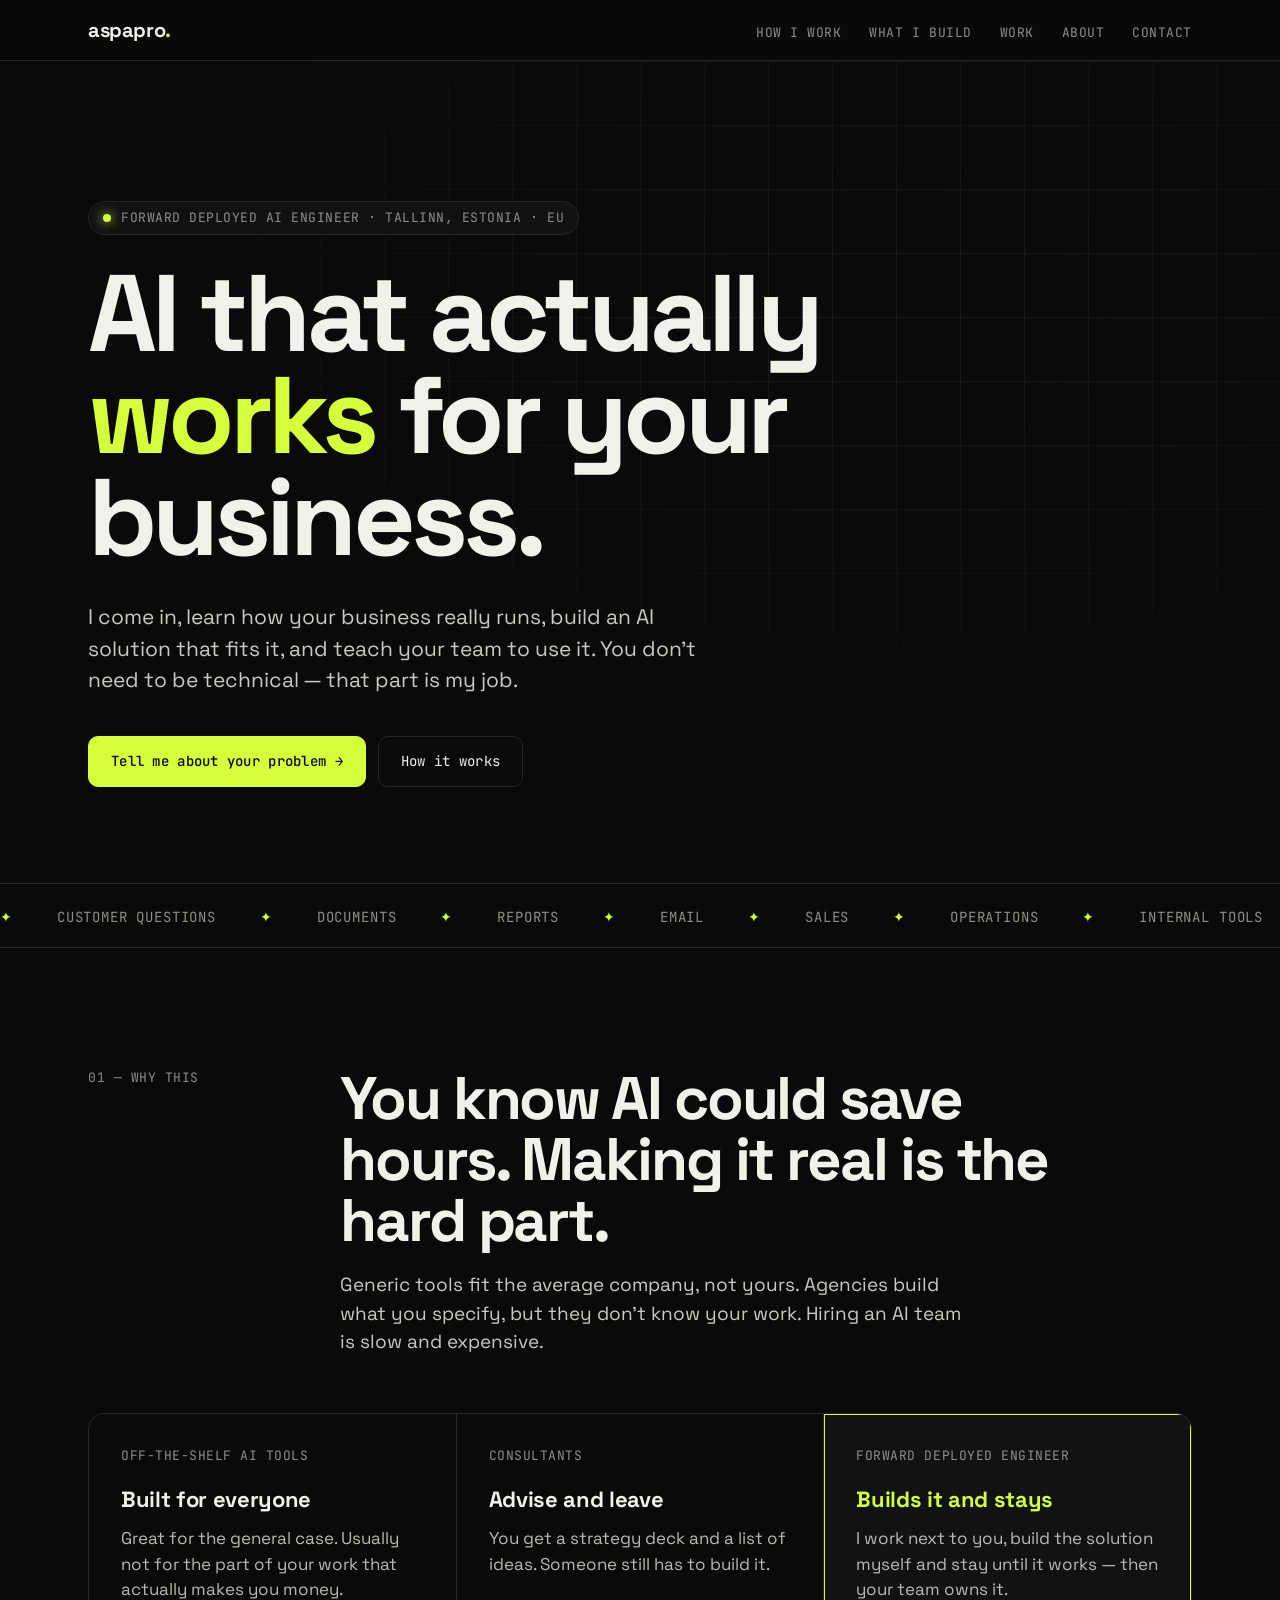
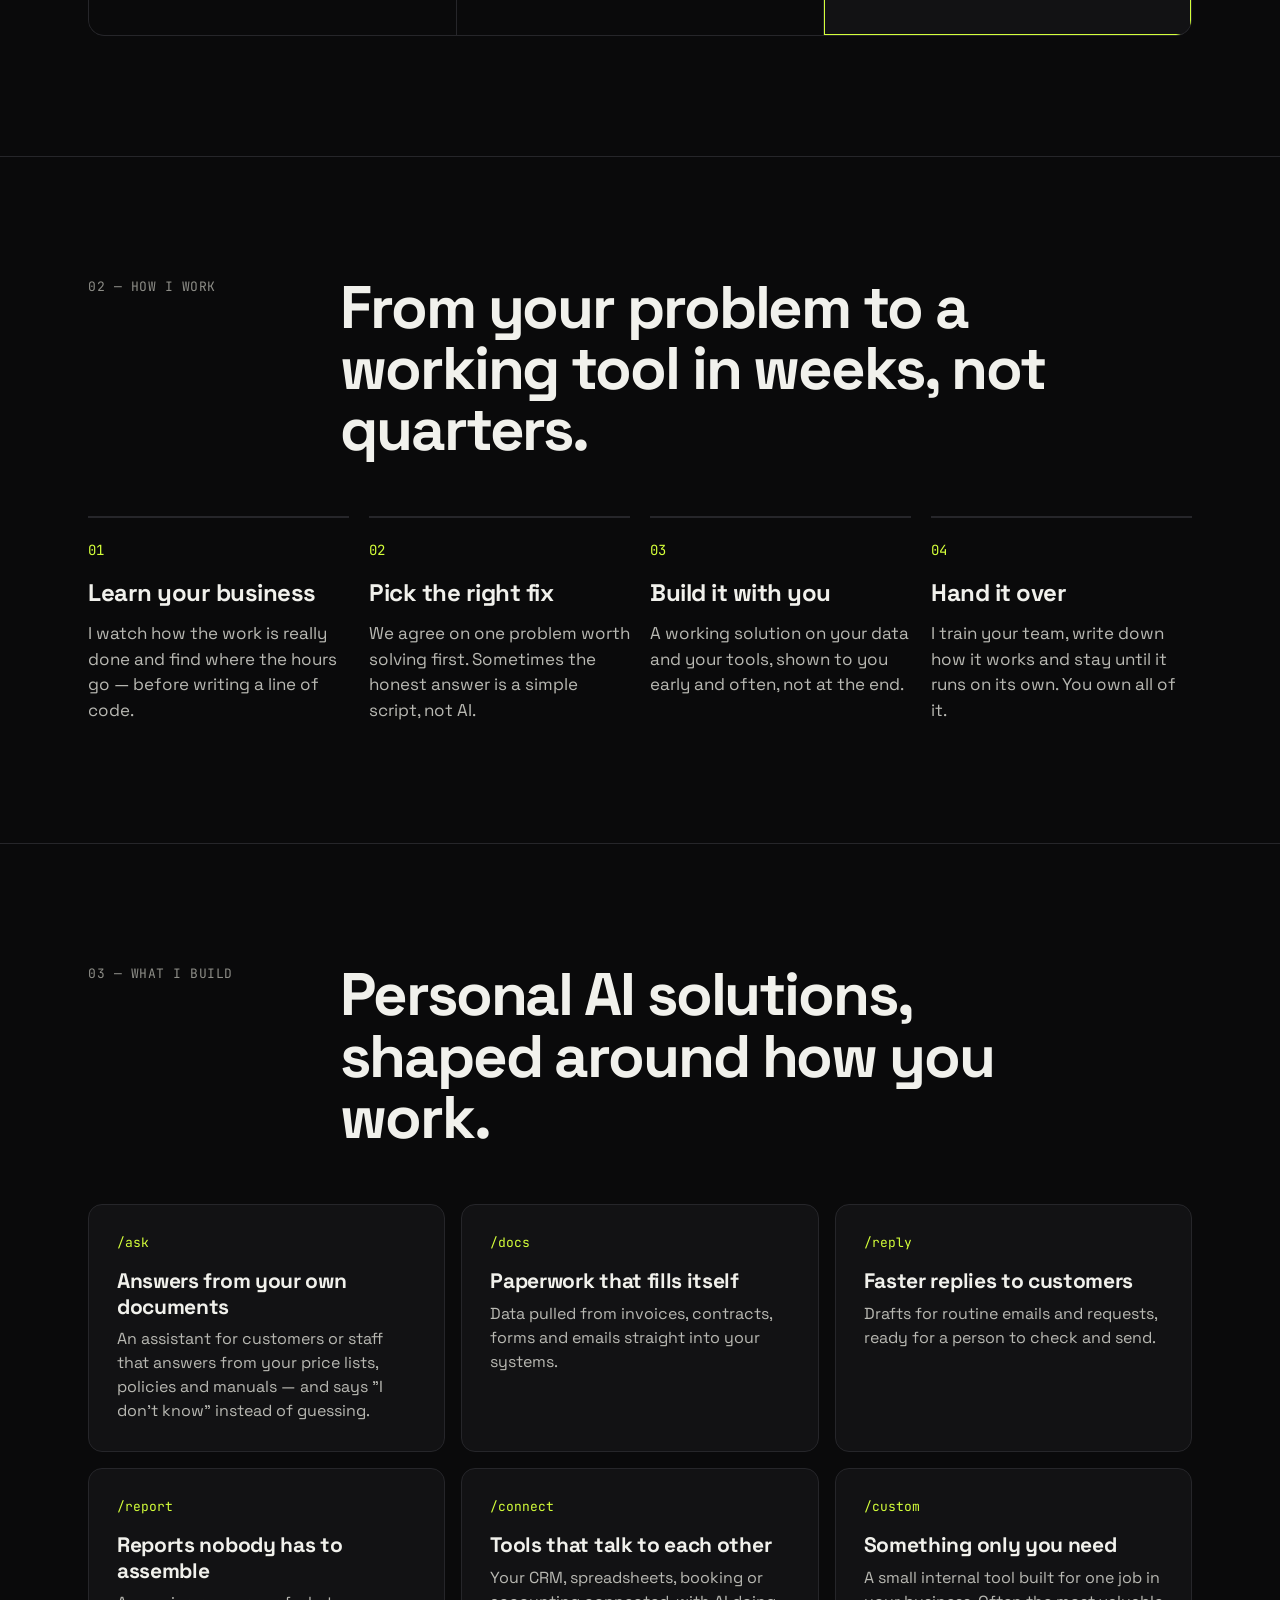
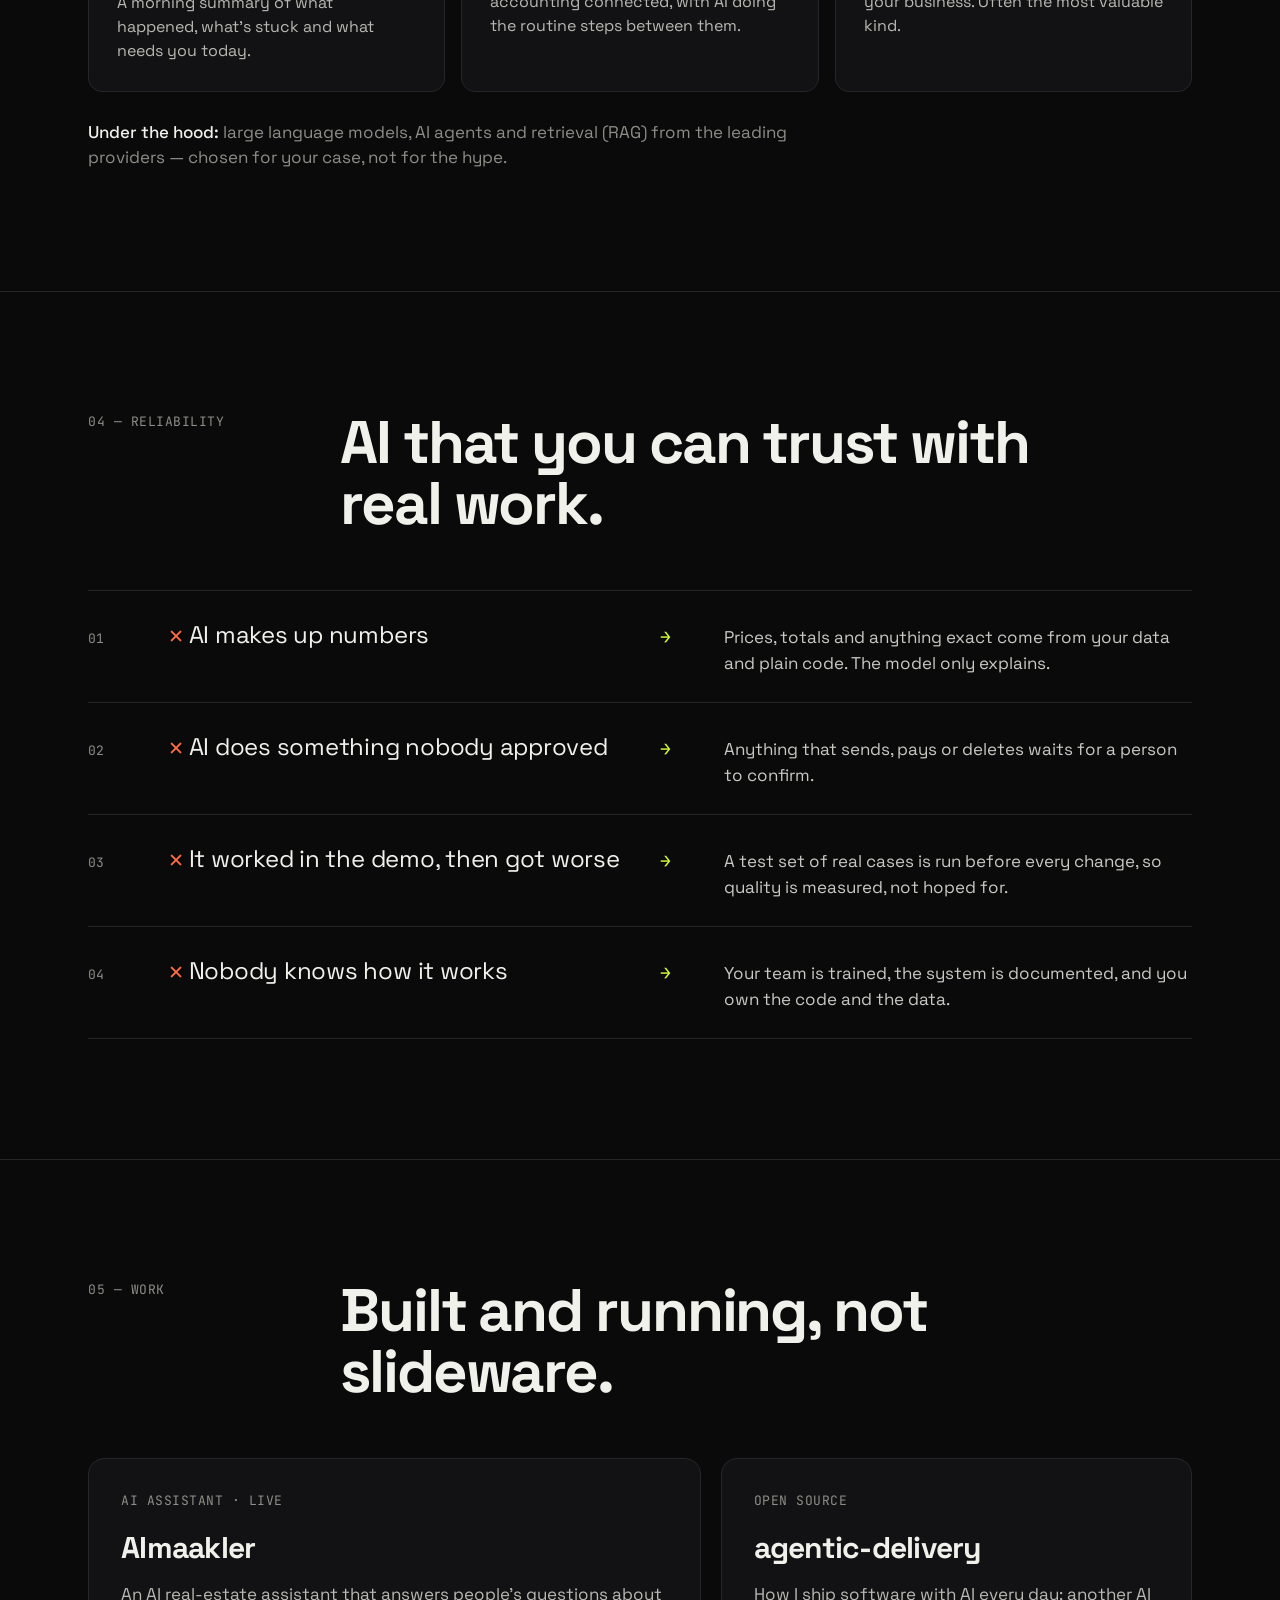
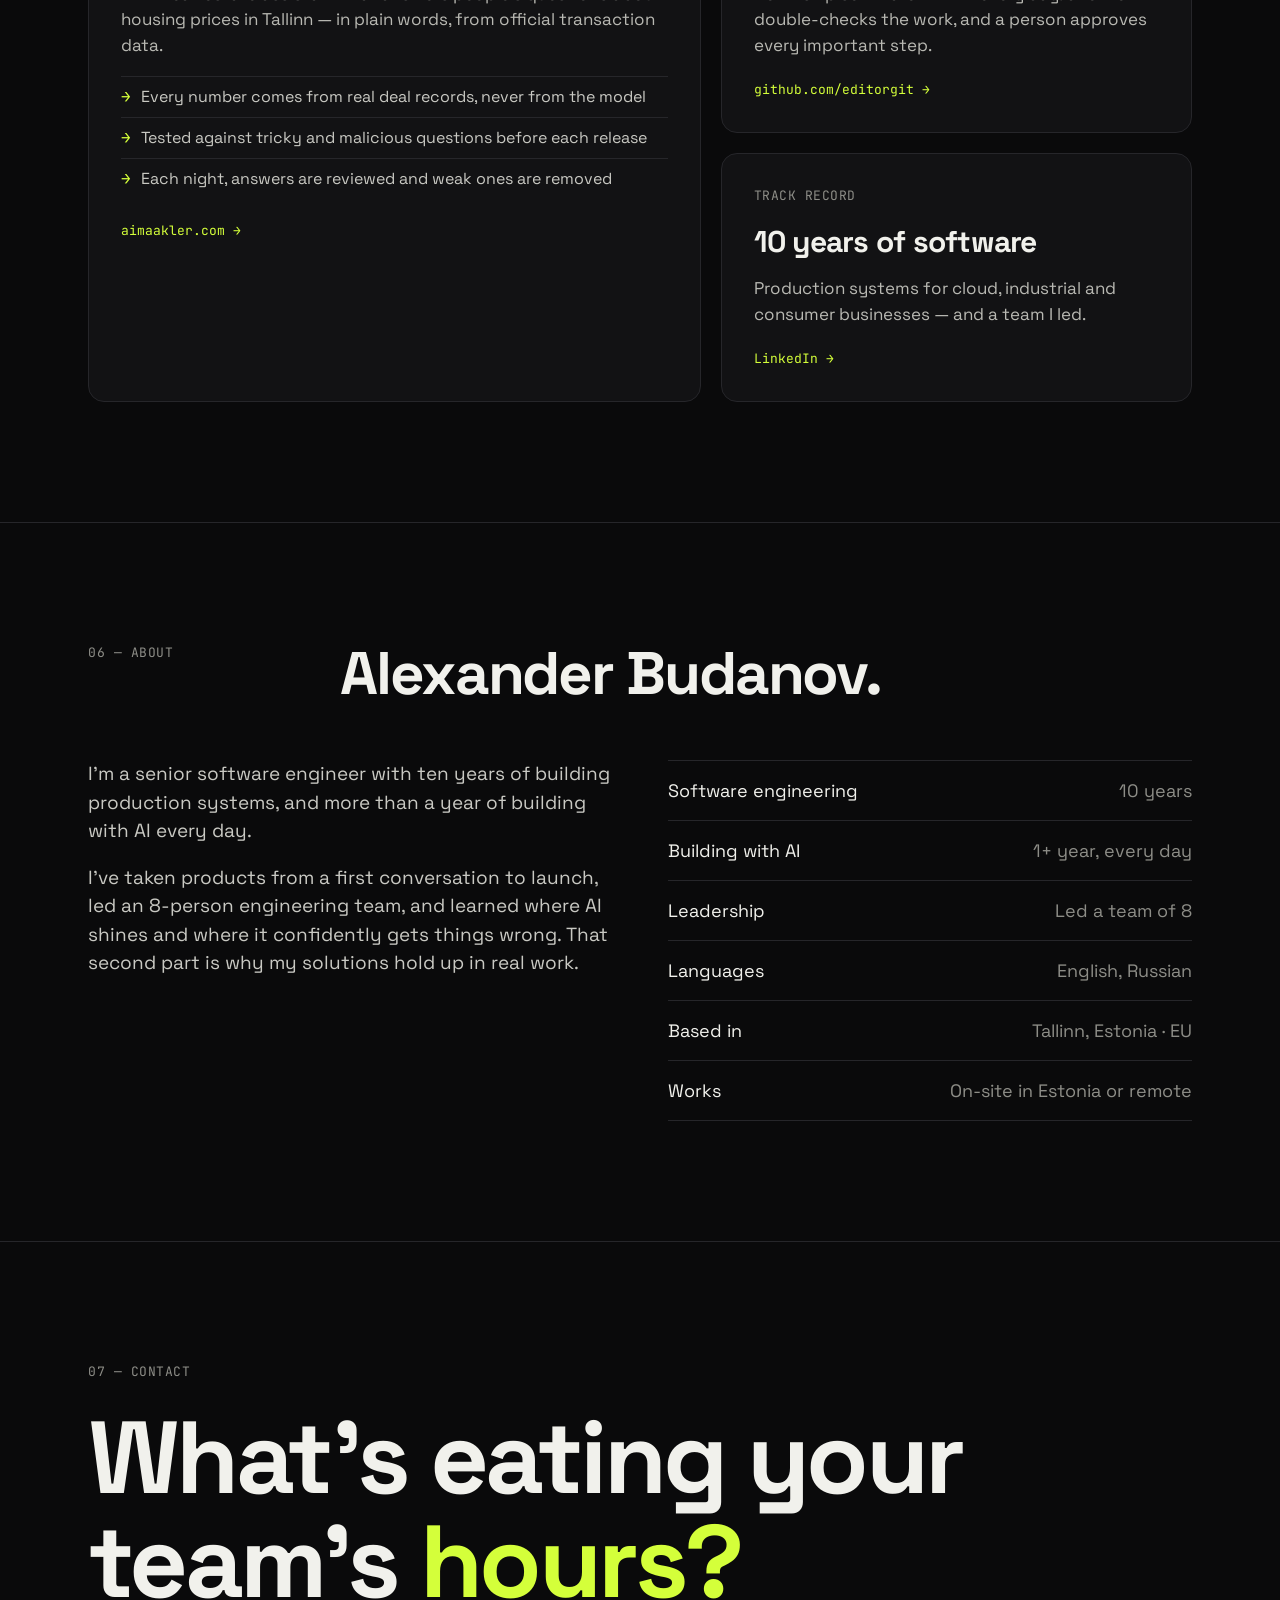
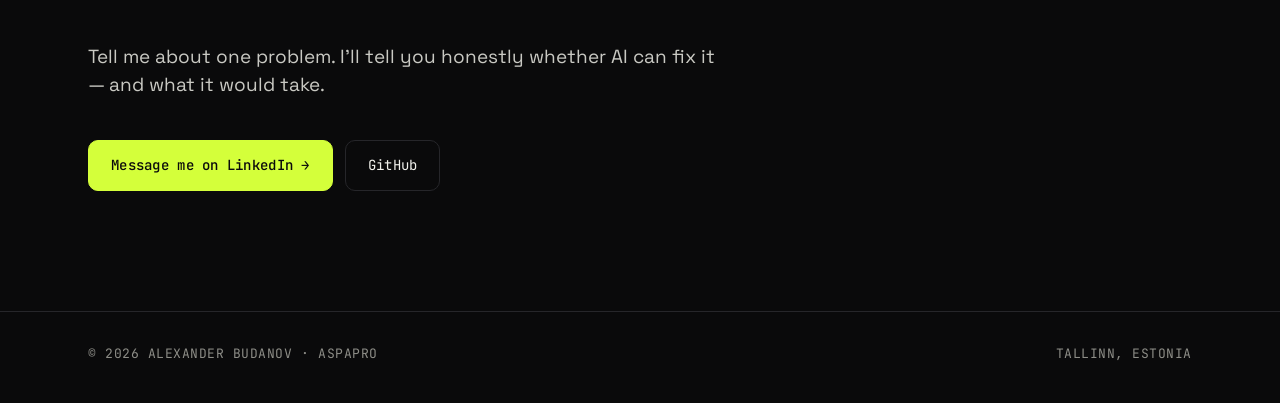
==== index.html @ 742bff73 "Initial site" ====
<!doctype html>
<html lang="en">
<head>
<meta charset="utf-8">
<meta name="viewport" content="width=device-width, initial-scale=1">
<title>Alexander Budanov — AI for your business</title>
<meta name="description" content="Forward deployed AI engineer in Tallinn, Estonia. I learn how your business runs, build an AI solution that fits it, and teach your team to use it.">
<meta property="og:title" content="Alexander Budanov — AI for your business">
<meta property="og:description" content="AI that works for your business — built with you, handed over to your team. Tallinn, Estonia · EU.">
<meta property="og:url" content="https://aspapro.com/">
<meta name="theme-color" content="#0a0a0b">
<link rel="icon" href="data:image/svg+xml,%3Csvg xmlns='http://www.w3.org/2000/svg' viewBox='0 0 32 32'%3E%3Crect width='32' height='32' rx='6' fill='%230a0a0b'/%3E%3Cpath d='M8 23 15 9h2l7 14h-3.2l-1.5-3.2h-6.6L11.2 23Z' fill='%23d4ff3a'/%3E%3C/svg%3E">
<link rel="preconnect" href="https://fonts.googleapis.com">
<link rel="preconnect" href="https://fonts.gstatic.com" crossorigin>
<link href="https://fonts.googleapis.com/css2?family=Space+Grotesk:wght@400;500;700&family=JetBrains+Mono:wght@400;500&display=swap" rel="stylesheet">
<style>
  :root {
    --bg: #0a0a0b;
    --bg-2: #121214;
    --line: #26262a;
    --text: #f1f1ec;
    --soft: #c9c9c3;
    --muted: #8d8d87;
    --accent: #d4ff3a;
    --accent-ink: #0a0a0b;
    --warn: #ff6b4a;
    --display: "Space Grotesk", system-ui, sans-serif;
    --mono: "JetBrains Mono", ui-monospace, monospace;
    --gutter: clamp(16px, 4vw, 48px);
    --max: 1200px;
  }
  * { box-sizing: border-box; margin: 0; padding: 0; }
  html { scroll-behavior: smooth; }
  body {
    background: var(--bg); color: var(--text);
    font-family: var(--display); font-size: 18px; line-height: 1.5;
    -webkit-font-smoothing: antialiased; overflow-x: hidden;
  }
  a { color: inherit; }
  ::selection { background: var(--accent); color: var(--accent-ink); }
  .wrap { max-width: var(--max); margin: 0 auto; padding: 0 var(--gutter); }
  .mono { font-family: var(--mono); font-size: 13px; letter-spacing: .04em; text-transform: uppercase; color: var(--muted); }
  .accent { color: var(--accent); }

  nav {
    position: sticky; top: 0; z-index: 10;
    background: color-mix(in srgb, var(--bg) 82%, transparent);
    backdrop-filter: blur(10px); border-bottom: 1px solid var(--line);
  }
  nav .wrap { display: flex; align-items: center; justify-content: space-between; height: 60px; }
  .logo { font-weight: 700; font-size: 20px; letter-spacing: -.02em; text-decoration: none; }
  .logo span { color: var(--accent); }
  nav ul { display: flex; gap: 28px; list-style: none; }
  nav ul a { text-decoration: none; font-family: var(--mono); font-size: 13px; text-transform: uppercase; letter-spacing: .04em; color: var(--muted); }
  nav ul a:hover { color: var(--text); }

  .hero { position: relative; padding: clamp(64px, 12vw, 140px) 0 clamp(56px, 8vw, 96px); border-bottom: 1px solid var(--line); overflow: hidden; }
  .hero::before {
    content: ""; position: absolute; inset: 0; pointer-events: none;
    background-image: linear-gradient(var(--line) 1px, transparent 1px), linear-gradient(90deg, var(--line) 1px, transparent 1px);
    background-size: 64px 64px;
    mask-image: radial-gradient(ellipse 80% 70% at 70% 30%, #000 10%, transparent 75%);
    opacity: .55;
  }
  .hero .wrap { position: relative; }
  .status { display: inline-flex; align-items: center; gap: 10px; border: 1px solid var(--line); border-radius: 999px; padding: 6px 14px; background: var(--bg-2); }
  .status i { width: 8px; height: 8px; border-radius: 50%; background: var(--accent); box-shadow: 0 0 12px var(--accent); animation: pulse 2s infinite; flex: none; }
  @keyframes pulse { 50% { opacity: .35; } }
  h1 { margin-top: 28px; font-size: clamp(44px, 8.5vw, 116px); line-height: .94; letter-spacing: -.045em; font-weight: 700; max-width: 13ch; }
  h1 em { font-style: normal; color: var(--accent); }
  .lede { margin-top: 32px; max-width: 640px; font-size: clamp(18px, 2vw, 21px); color: var(--soft); }
  .cta { margin-top: 40px; display: flex; flex-wrap: wrap; gap: 12px; }
  .btn {
    display: inline-flex; align-items: center; gap: 10px; padding: 14px 22px; border-radius: 10px;
    border: 1px solid var(--line); font-family: var(--mono); font-size: 14px; text-decoration: none; letter-spacing: .02em;
    transition: transform .15s, background .15s, border-color .15s;
  }
  .btn:hover { transform: translateY(-2px); border-color: var(--text); }
  .btn.primary { background: var(--accent); color: var(--accent-ink); border-color: var(--accent); font-weight: 500; }
  .btn.primary:hover { background: #e6ff7a; }

  .marquee { border-bottom: 1px solid var(--line); overflow: hidden; white-space: nowrap; padding: 18px 0; }
  .marquee div { display: inline-block; animation: slide 45s linear infinite; }
  .marquee span { font-family: var(--mono); font-size: 14px; color: var(--muted); margin-right: 44px; text-transform: uppercase; letter-spacing: .06em; }
  .marquee span::before { content: "✦"; color: var(--accent); margin-right: 44px; }
  @keyframes slide { to { transform: translateX(-50%); } }

  section { padding: clamp(64px, 10vw, 120px) 0; border-bottom: 1px solid var(--line); }
  .head { display: grid; grid-template-columns: 220px 1fr; gap: 32px; margin-bottom: 56px; align-items: start; }
  h2 { font-size: clamp(32px, 5vw, 60px); line-height: 1.02; letter-spacing: -.035em; font-weight: 700; max-width: 19ch; }
  .sub { margin-top: 20px; color: var(--soft); font-size: 19px; max-width: 640px; }

  /* problem */
  .contrast { display: grid; grid-template-columns: repeat(3, 1fr); gap: 1px; background: var(--line); border: 1px solid var(--line); border-radius: 16px; overflow: hidden; }
  .contrast > div { background: var(--bg); padding: 32px; }
  .contrast h3 { font-size: 22px; letter-spacing: -.015em; margin: 18px 0 10px; }
  .contrast p { color: #b9b9b3; font-size: 17px; }
  .contrast .me { background: var(--bg-2); box-shadow: inset 0 0 0 1px var(--accent); }
  .contrast .me h3 { color: var(--accent); }

  /* process */
  .steps { display: grid; grid-template-columns: repeat(4, 1fr); gap: 20px; counter-reset: s; }
  .step-card { border-top: 2px solid var(--line); padding-top: 22px; transition: border-color .2s; }
  .step-card:hover { border-color: var(--accent); }
  .step-card .num { font-family: var(--mono); color: var(--accent); font-size: 14px; }
  .step-card h3 { font-size: 24px; letter-spacing: -.02em; margin: 14px 0 10px; }
  .step-card p { color: #b9b9b3; font-size: 17px; }

  /* examples */
  .tiles { display: grid; grid-template-columns: repeat(3, 1fr); gap: 16px; }
  .tile { border: 1px solid var(--line); border-radius: 14px; padding: 28px; background: var(--bg-2); transition: border-color .2s, transform .2s; }
  .tile:hover { border-color: var(--accent); transform: translateY(-3px); }
  .tile .ico { font-family: var(--mono); font-size: 13px; color: var(--accent); }
  .tile h3 { font-size: 21px; letter-spacing: -.015em; margin: 16px 0 8px; line-height: 1.2; }
  .tile p { color: #b9b9b3; font-size: 16px; }
  .note { margin-top: 28px; color: var(--muted); font-size: 17px; max-width: 760px; }
  .note b { color: var(--text); font-weight: 500; }

  /* promises */
  .fails { border-top: 1px solid var(--line); }
  .fail { display: grid; grid-template-columns: 56px 1fr 40px 1fr; gap: 24px; align-items: baseline; padding: 26px 0; border-bottom: 1px solid var(--line); }
  .fail .n { font-family: var(--mono); font-size: 13px; color: var(--muted); }
  .fail .bad { font-size: clamp(19px, 2.2vw, 24px); letter-spacing: -.01em; }
  .fail .bad::before { content: "✕ "; color: var(--warn); font-size: .8em; }
  .fail .arrow { font-family: var(--mono); color: var(--accent); }
  .fail .good { color: var(--soft); font-size: 17px; }

  /* proof */
  .proof { display: grid; grid-template-columns: 1.3fr 1fr; gap: 20px; }
  .proj { display: block; text-decoration: none; border: 1px solid var(--line); border-radius: 16px; padding: 32px; background: var(--bg-2); transition: border-color .2s, transform .2s; }
  .proj:hover { border-color: var(--accent); transform: translateY(-3px); }
  .proj.big { grid-row: span 2; }
  .proj h3 { font-size: 30px; letter-spacing: -.025em; margin: 14px 0 12px; }
  .proj p { color: #b9b9b3; font-size: 17px; }
  .proj ul { margin-top: 18px; list-style: none; }
  .proj li { color: var(--soft); font-size: 16px; padding: 8px 0; border-top: 1px solid var(--line); }
  .proj li::before { content: "→ "; color: var(--accent); font-family: var(--mono); }
  .proj .go { margin-top: 22px; font-family: var(--mono); font-size: 13px; color: var(--accent); }

  /* about */
  .about { display: grid; grid-template-columns: 1fr 1fr; gap: 56px; }
  .about p { color: var(--soft); font-size: 19px; }
  .about p + p { margin-top: 18px; }
  .facts { list-style: none; border-top: 1px solid var(--line); }
  .facts li { display: flex; justify-content: space-between; gap: 20px; padding: 16px 0; border-bottom: 1px solid var(--line); }
  .facts li span:last-child { color: var(--muted); text-align: right; }

  .contact h2 { font-size: clamp(40px, 8vw, 104px); max-width: 14ch; margin-top: 24px; }
  .contact .sub { margin-top: 28px; }
  .contact .cta { margin-top: 40px; }

  footer { padding: 32px 0 40px; }
  footer .wrap { display: flex; justify-content: space-between; gap: 16px; flex-wrap: wrap; }

  @media (max-width: 900px) {
    nav ul { display: none; }
    .head { grid-template-columns: 1fr; gap: 14px; margin-bottom: 40px; }
    .contrast, .tiles, .proof, .about { grid-template-columns: 1fr; }
    .steps { grid-template-columns: 1fr 1fr; gap: 28px 20px; }
    .fail { grid-template-columns: 1fr; gap: 6px; }
    .fail .arrow { display: none; }
    .fail .good::before { content: "→ "; color: var(--accent); font-family: var(--mono); }
    .proj.big { grid-row: auto; }
    .about { gap: 36px; }
  }
  @media (max-width: 520px) { .steps { grid-template-columns: 1fr; } }
  @media (prefers-reduced-motion: reduce) {
    .marquee div, .status i { animation: none; }
    html { scroll-behavior: auto; }
  }
</style>
</head>
<body>

<nav>
  <div class="wrap">
    <a class="logo" href="#top">aspapro<span>.</span></a>
    <ul>
      <li><a href="#how">How I work</a></li>
      <li><a href="#what">What I build</a></li>
      <li><a href="#work">Work</a></li>
      <li><a href="#about">About</a></li>
      <li><a href="#contact">Contact</a></li>
    </ul>
  </div>
</nav>

<header class="hero" id="top">
  <div class="wrap">
    <div class="status mono"><i></i>Forward deployed AI engineer · Tallinn, Estonia · EU</div>
    <h1>AI that actually <em>works</em> for your business.</h1>
    <p class="lede">I come in, learn how your business really runs, build an AI solution that fits it, and teach your team to use it. You don't need to be technical — that part is my job.</p>
    <div class="cta">
      <a class="btn primary" href="#contact">Tell me about your problem →</a>
      <a class="btn" href="#how">How it works</a>
    </div>
  </div>
</header>

<div class="marquee" aria-hidden="true">
  <div>
    <span>Customer questions</span><span>Documents</span><span>Reports</span><span>Email</span><span>Sales</span><span>Operations</span><span>Internal tools</span><span>Paperwork</span>
    <span>Customer questions</span><span>Documents</span><span>Reports</span><span>Email</span><span>Sales</span><span>Operations</span><span>Internal tools</span><span>Paperwork</span>
  </div>
</div>

<section id="why">
  <div class="wrap">
    <div class="head">
      <div class="mono">01 — Why this</div>
      <div>
        <h2>You know AI could save hours. Making it real is the hard part.</h2>
        <p class="sub">Generic tools fit the average company, not yours. Agencies build what you specify, but they don't know your work. Hiring an AI team is slow and expensive.</p>
      </div>
    </div>
    <div class="contrast">
      <div>
        <div class="mono">Off-the-shelf AI tools</div>
        <h3>Built for everyone</h3>
        <p>Great for the general case. Usually not for the part of your work that actually makes you money.</p>
      </div>
      <div>
        <div class="mono">Consultants</div>
        <h3>Advise and leave</h3>
        <p>You get a strategy deck and a list of ideas. Someone still has to build it.</p>
      </div>
      <div class="me">
        <div class="mono">Forward deployed engineer</div>
        <h3>Builds it and stays</h3>
        <p>I work next to you, build the solution myself and stay until it works — then your team owns it.</p>
      </div>
    </div>
  </div>
</section>

<section id="how">
  <div class="wrap">
    <div class="head">
      <div class="mono">02 — How I work</div>
      <h2>From your problem to a working tool in weeks, not quarters.</h2>
    </div>
    <div class="steps">
      <div class="step-card">
        <div class="num">01</div>
        <h3>Learn your business</h3>
        <p>I watch how the work is really done and find where the hours go — before writing a line of code.</p>
      </div>
      <div class="step-card">
        <div class="num">02</div>
        <h3>Pick the right fix</h3>
        <p>We agree on one problem worth solving first. Sometimes the honest answer is a simple script, not AI.</p>
      </div>
      <div class="step-card">
        <div class="num">03</div>
        <h3>Build it with you</h3>
        <p>A working solution on your data and your tools, shown to you early and often, not at the end.</p>
      </div>
      <div class="step-card">
        <div class="num">04</div>
        <h3>Hand it over</h3>
        <p>I train your team, write down how it works and stay until it runs on its own. You own all of it.</p>
      </div>
    </div>
  </div>
</section>

<section id="what">
  <div class="wrap">
    <div class="head">
      <div class="mono">03 — What I build</div>
      <h2>Personal AI solutions, shaped around how you work.</h2>
    </div>
    <div class="tiles">
      <div class="tile"><div class="ico">/ask</div><h3>Answers from your own documents</h3><p>An assistant for customers or staff that answers from your price lists, policies and manuals — and says "I don't know" instead of guessing.</p></div>
      <div class="tile"><div class="ico">/docs</div><h3>Paperwork that fills itself</h3><p>Data pulled from invoices, contracts, forms and emails straight into your systems.</p></div>
      <div class="tile"><div class="ico">/reply</div><h3>Faster replies to customers</h3><p>Drafts for routine emails and requests, ready for a person to check and send.</p></div>
      <div class="tile"><div class="ico">/report</div><h3>Reports nobody has to assemble</h3><p>A morning summary of what happened, what's stuck and what needs you today.</p></div>
      <div class="tile"><div class="ico">/connect</div><h3>Tools that talk to each other</h3><p>Your CRM, spreadsheets, booking or accounting connected, with AI doing the routine steps between them.</p></div>
      <div class="tile"><div class="ico">/custom</div><h3>Something only you need</h3><p>A small internal tool built for one job in your business. Often the most valuable kind.</p></div>
    </div>
    <p class="note"><b>Under the hood:</b> large language models, AI agents and retrieval (RAG) from the leading providers — chosen for your case, not for the hype.</p>
  </div>
</section>

<section id="trust">
  <div class="wrap">
    <div class="head">
      <div class="mono">04 — Reliability</div>
      <h2>AI that you can trust with real work.</h2>
    </div>
    <div class="fails">
      <div class="fail"><span class="n">01</span><span class="bad">AI makes up numbers</span><span class="arrow">→</span><span class="good">Prices, totals and anything exact come from your data and plain code. The model only explains.</span></div>
      <div class="fail"><span class="n">02</span><span class="bad">AI does something nobody approved</span><span class="arrow">→</span><span class="good">Anything that sends, pays or deletes waits for a person to confirm.</span></div>
      <div class="fail"><span class="n">03</span><span class="bad">It worked in the demo, then got worse</span><span class="arrow">→</span><span class="good">A test set of real cases is run before every change, so quality is measured, not hoped for.</span></div>
      <div class="fail"><span class="n">04</span><span class="bad">Nobody knows how it works</span><span class="arrow">→</span><span class="good">Your team is trained, the system is documented, and you own the code and the data.</span></div>
    </div>
  </div>
</section>

<section id="work">
  <div class="wrap">
    <div class="head">
      <div class="mono">05 — Work</div>
      <h2>Built and running, not slideware.</h2>
    </div>
    <div class="proof">
      <a class="proj big" href="https://aimaakler.com" target="_blank" rel="noopener">
        <div class="mono">AI assistant · live</div>
        <h3>AImaakler</h3>
        <p>An AI real-estate assistant that answers people's questions about housing prices in Tallinn — in plain words, from official transaction data.</p>
        <ul>
          <li>Every number comes from real deal records, never from the model</li>
          <li>Tested against tricky and malicious questions before each release</li>
          <li>Each night, answers are reviewed and weak ones are removed</li>
        </ul>
        <div class="go">aimaakler.com →</div>
      </a>
      <a class="proj" href="https://github.com/editorgit/agentic-delivery" target="_blank" rel="noopener">
        <div class="mono">Open source</div>
        <h3>agentic-delivery</h3>
        <p>How I ship software with AI every day: another AI double-checks the work, and a person approves every important step.</p>
        <div class="go">github.com/editorgit →</div>
      </a>
      <a class="proj" href="https://www.linkedin.com/in/alexanderbudanov" target="_blank" rel="noopener">
        <div class="mono">Track record</div>
        <h3>10 years of software</h3>
        <p>Production systems for cloud, industrial and consumer businesses — and a team I led.</p>
        <div class="go">LinkedIn →</div>
      </a>
    </div>
  </div>
</section>

<section id="about">
  <div class="wrap">
    <div class="head">
      <div class="mono">06 — About</div>
      <h2>Alexander Budanov.</h2>
    </div>
    <div class="about">
      <div>
        <p>I'm a senior software engineer with ten years of building production systems, and more than a year of building with AI every day.</p>
        <p>I've taken products from a first conversation to launch, led an 8-person engineering team, and learned where AI shines and where it confidently gets things wrong. That second part is why my solutions hold up in real work.</p>
      </div>
      <ul class="facts">
        <li><span>Software engineering</span><span>10 years</span></li>
        <li><span>Building with AI</span><span>1+ year, every day</span></li>
        <li><span>Leadership</span><span>Led a team of 8</span></li>
        <li><span>Languages</span><span>English, Russian</span></li>
        <li><span>Based in</span><span>Tallinn, Estonia · EU</span></li>
        <li><span>Works</span><span>On-site in Estonia or remote</span></li>
      </ul>
    </div>
  </div>
</section>

<section id="contact" class="contact">
  <div class="wrap">
    <div class="mono">07 — Contact</div>
    <h2>What's eating your team's <span class="accent">hours?</span></h2>
    <p class="sub">Tell me about one problem. I'll tell you honestly whether AI can fix it — and what it would take.</p>
    <div class="cta">
      <a class="btn primary" href="https://www.linkedin.com/in/alexanderbudanov" target="_blank" rel="noopener">Message me on LinkedIn →</a>
      <a class="btn" href="https://github.com/editorgit" target="_blank" rel="noopener">GitHub</a>
    </div>
  </div>
</section>

<footer>
  <div class="wrap mono">
    <span>© 2026 Alexander Budanov · aspapro</span>
    <span>Tallinn, Estonia</span>
  </div>
</footer>

</body>
</html>
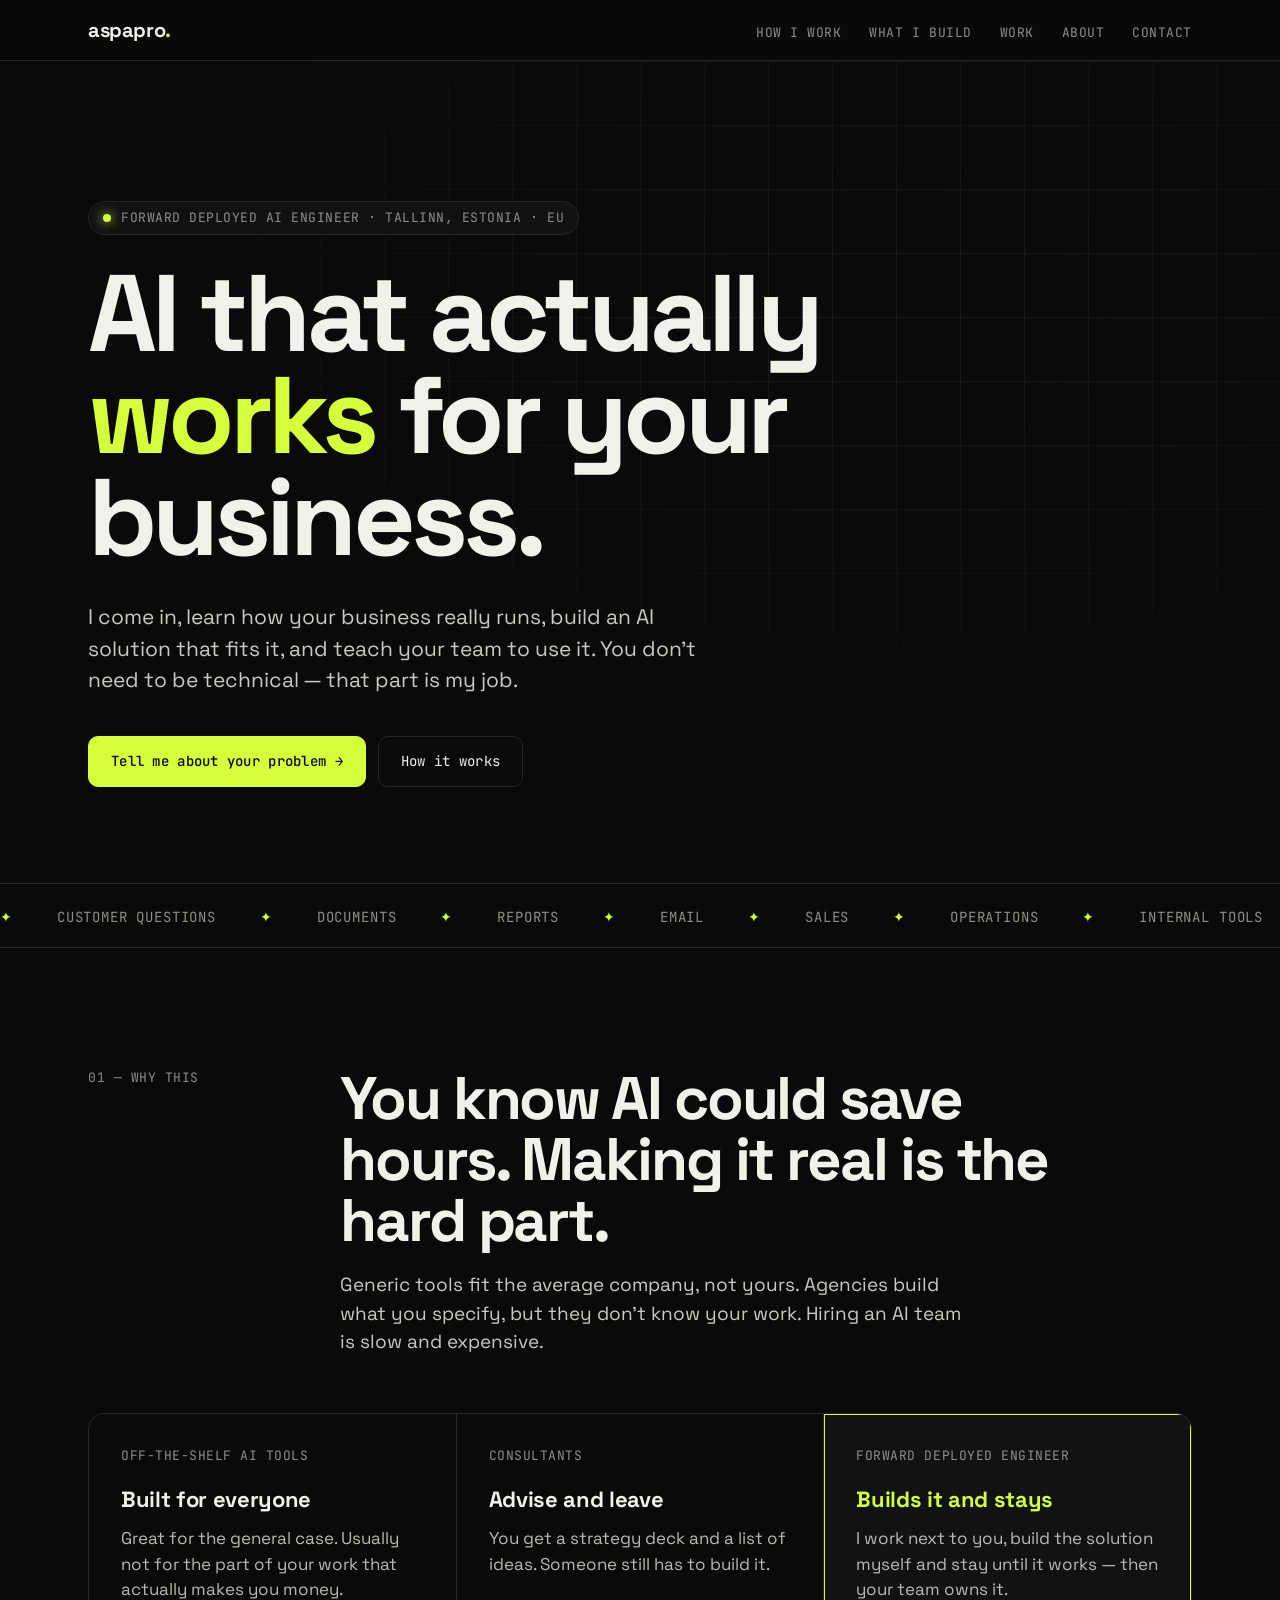
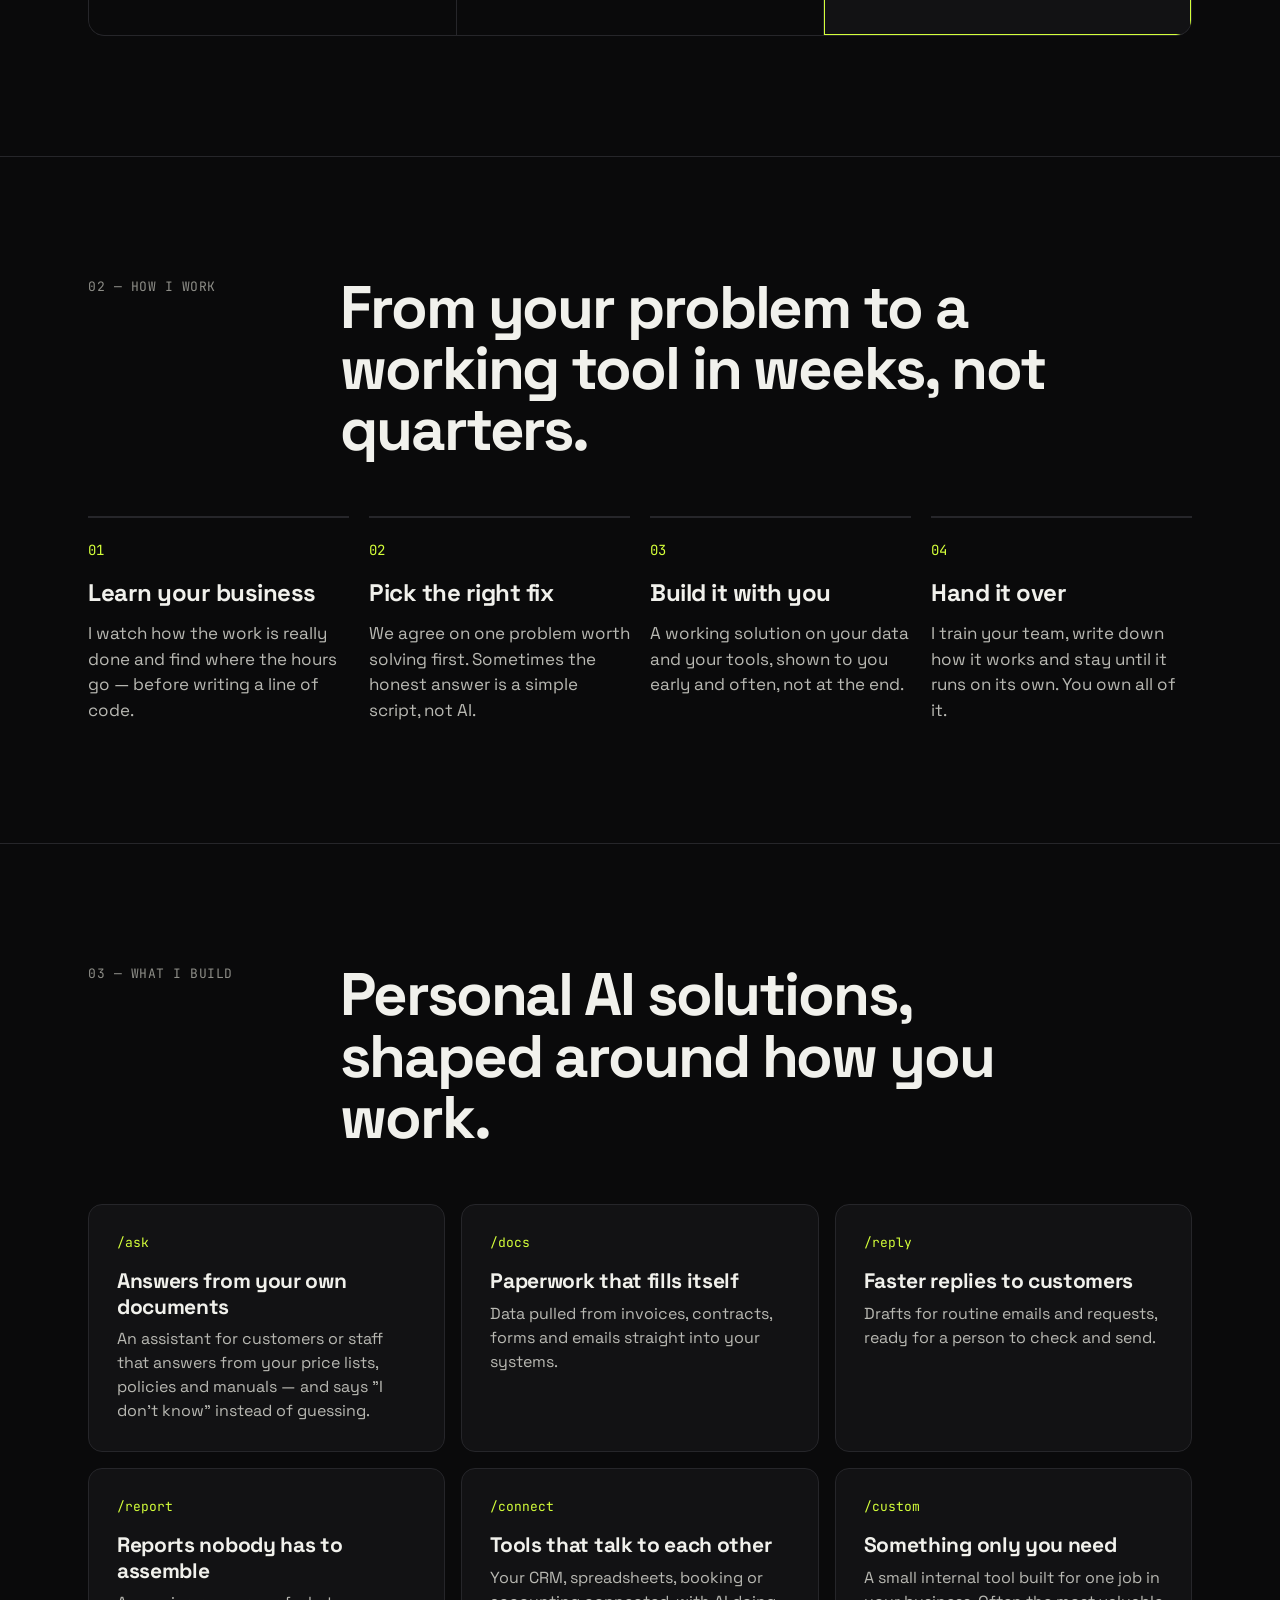
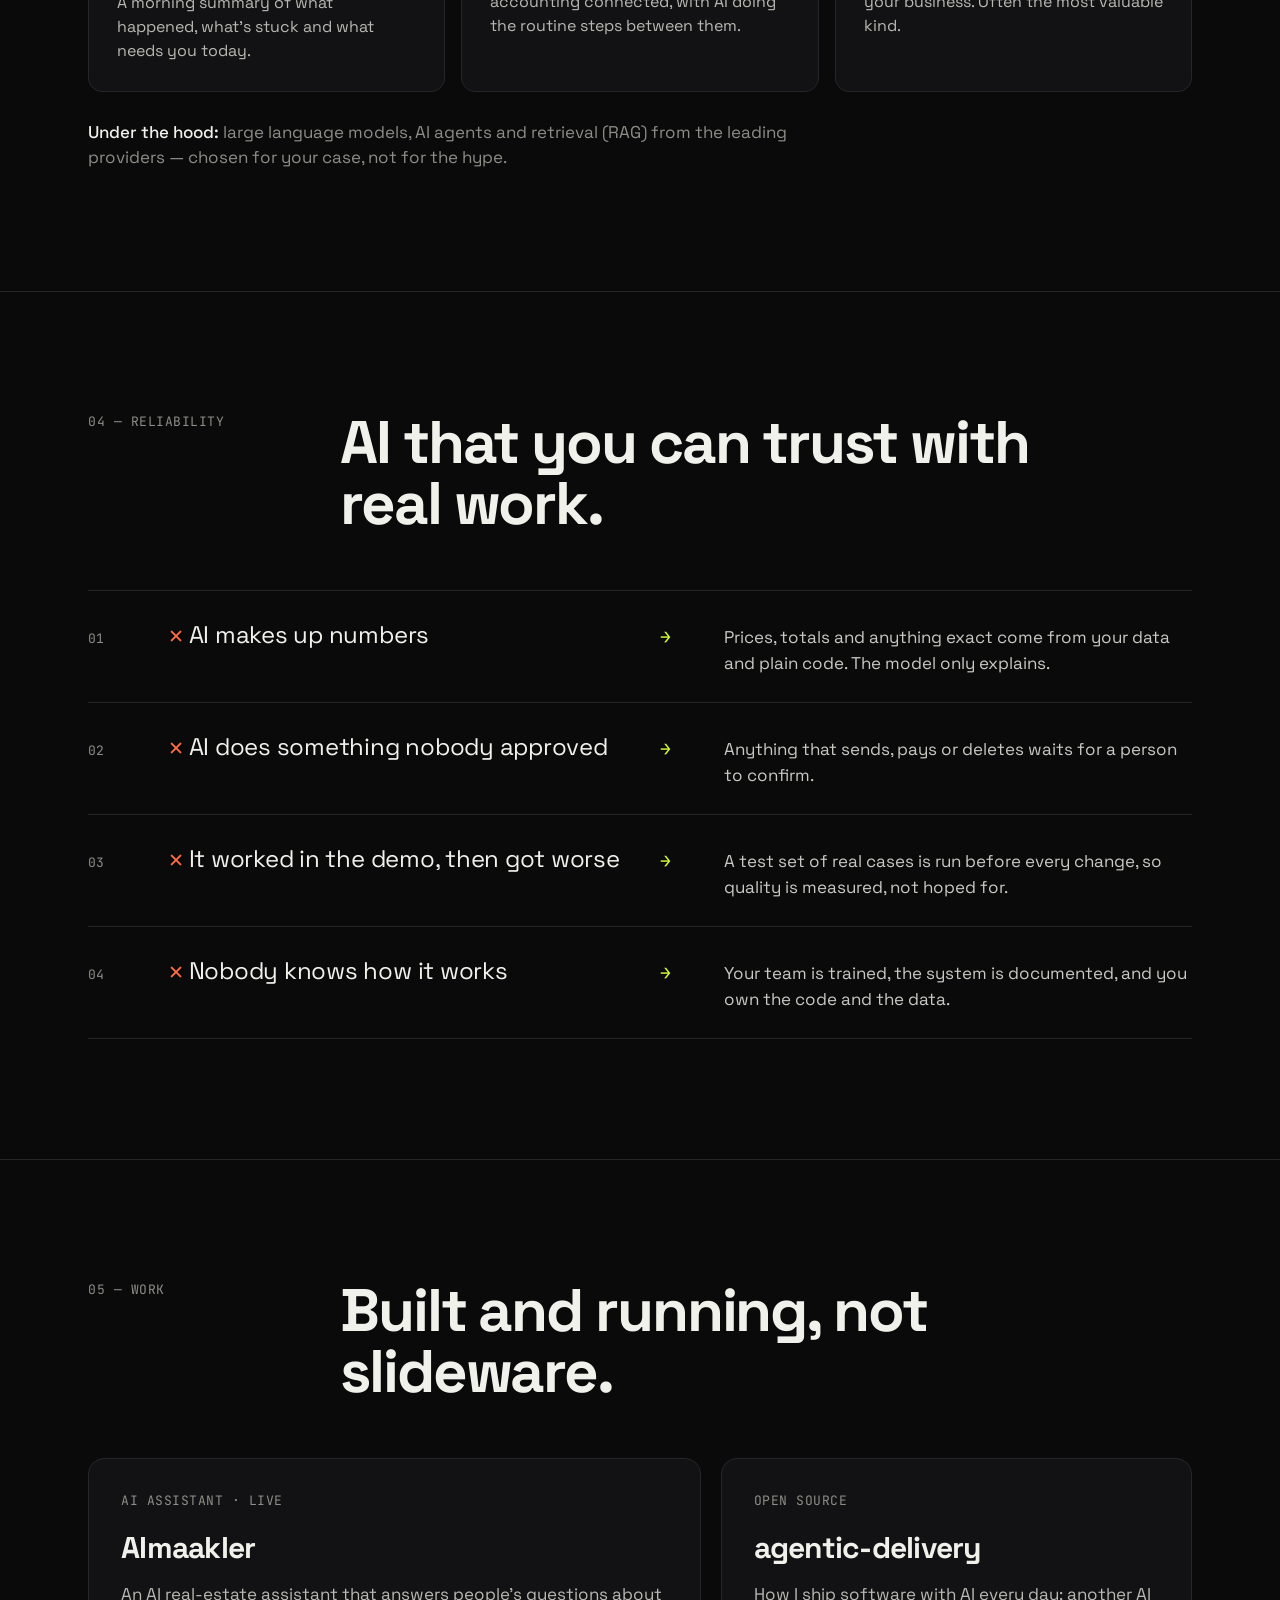
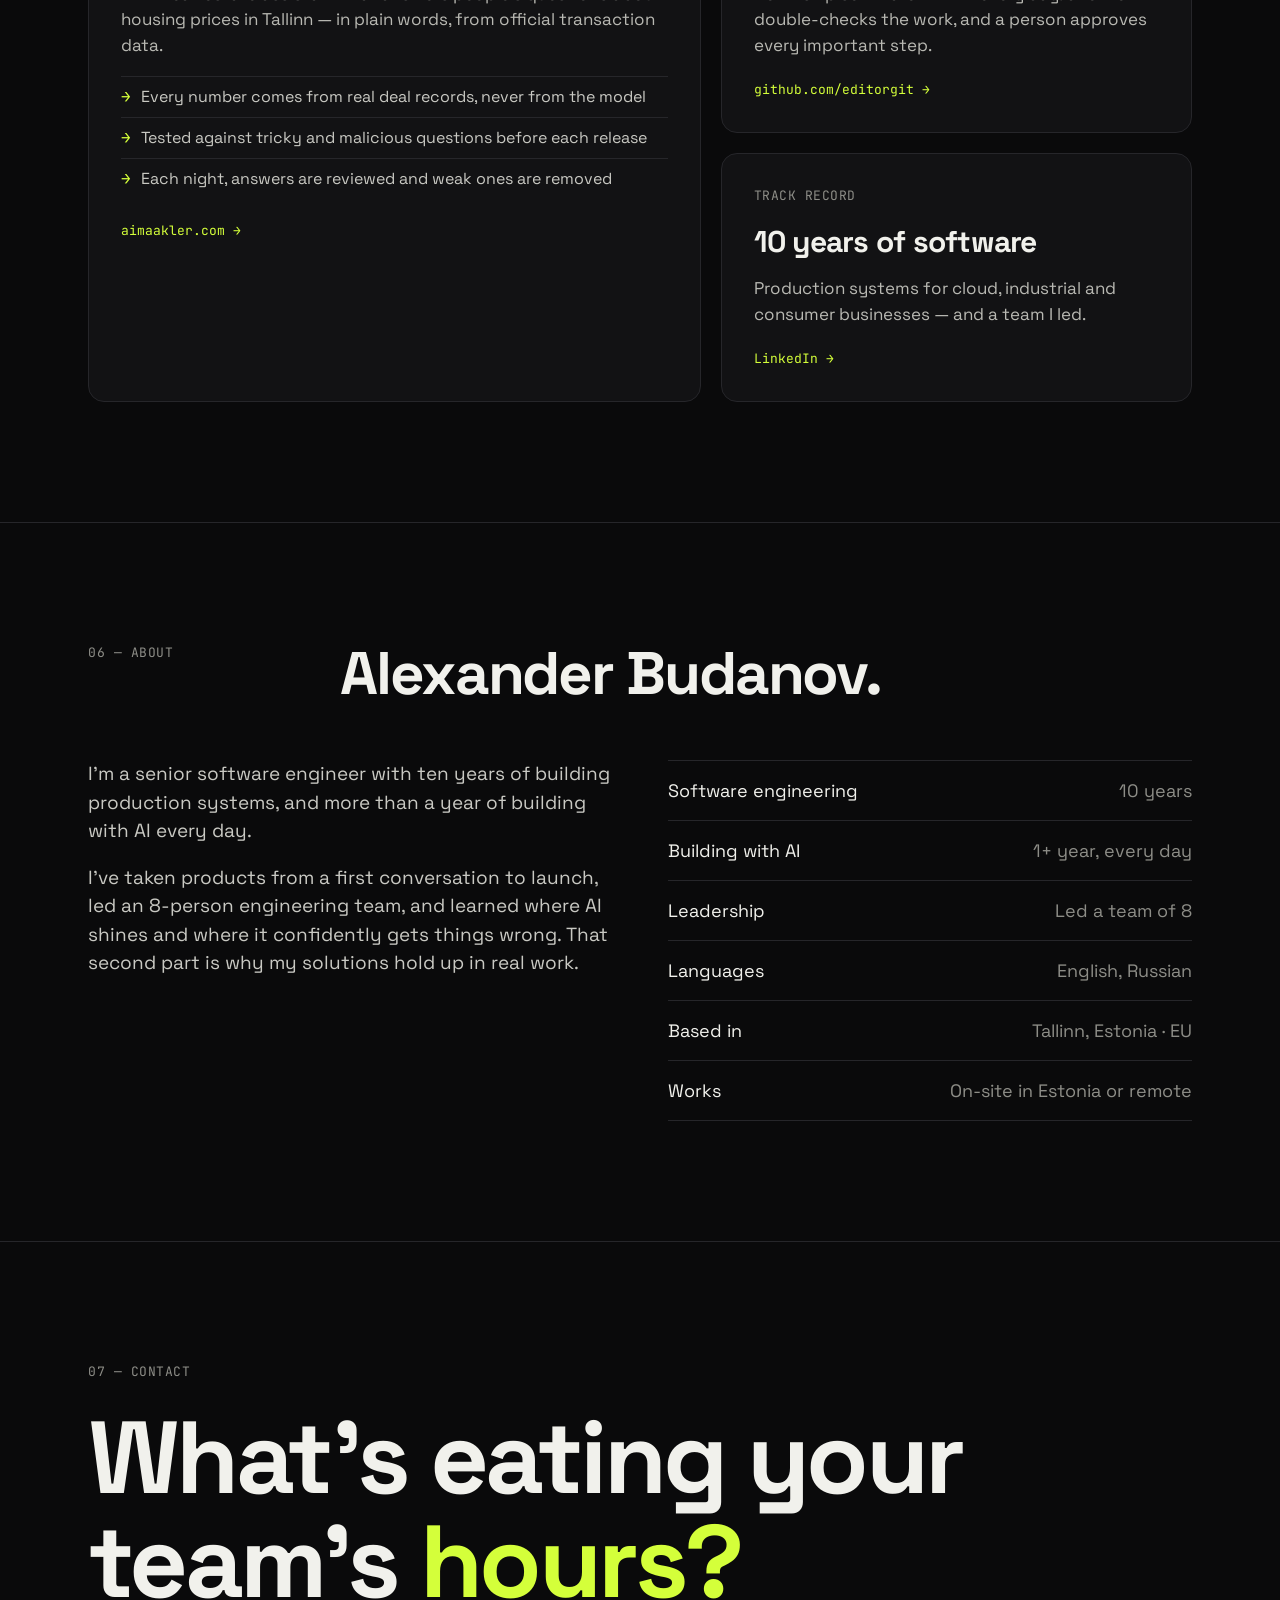
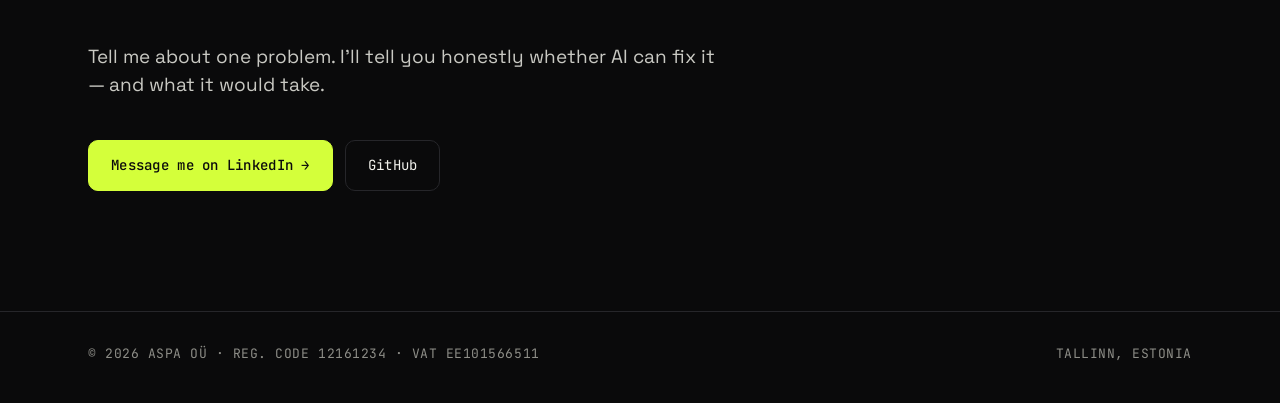
==== commit a7bdf8fb: "Footer: company name, registry code and VAT" ====
--- a/index.html
+++ b/index.html
@@ -368,7 +368,7 @@
 
 <footer>
   <div class="wrap mono">
-    <span>© 2026 Alexander Budanov · aspapro</span>
+    <span>© 2026 Aspa OÜ · Reg. code 12161234 · VAT EE101566511</span>
     <span>Tallinn, Estonia</span>
   </div>
 </footer>
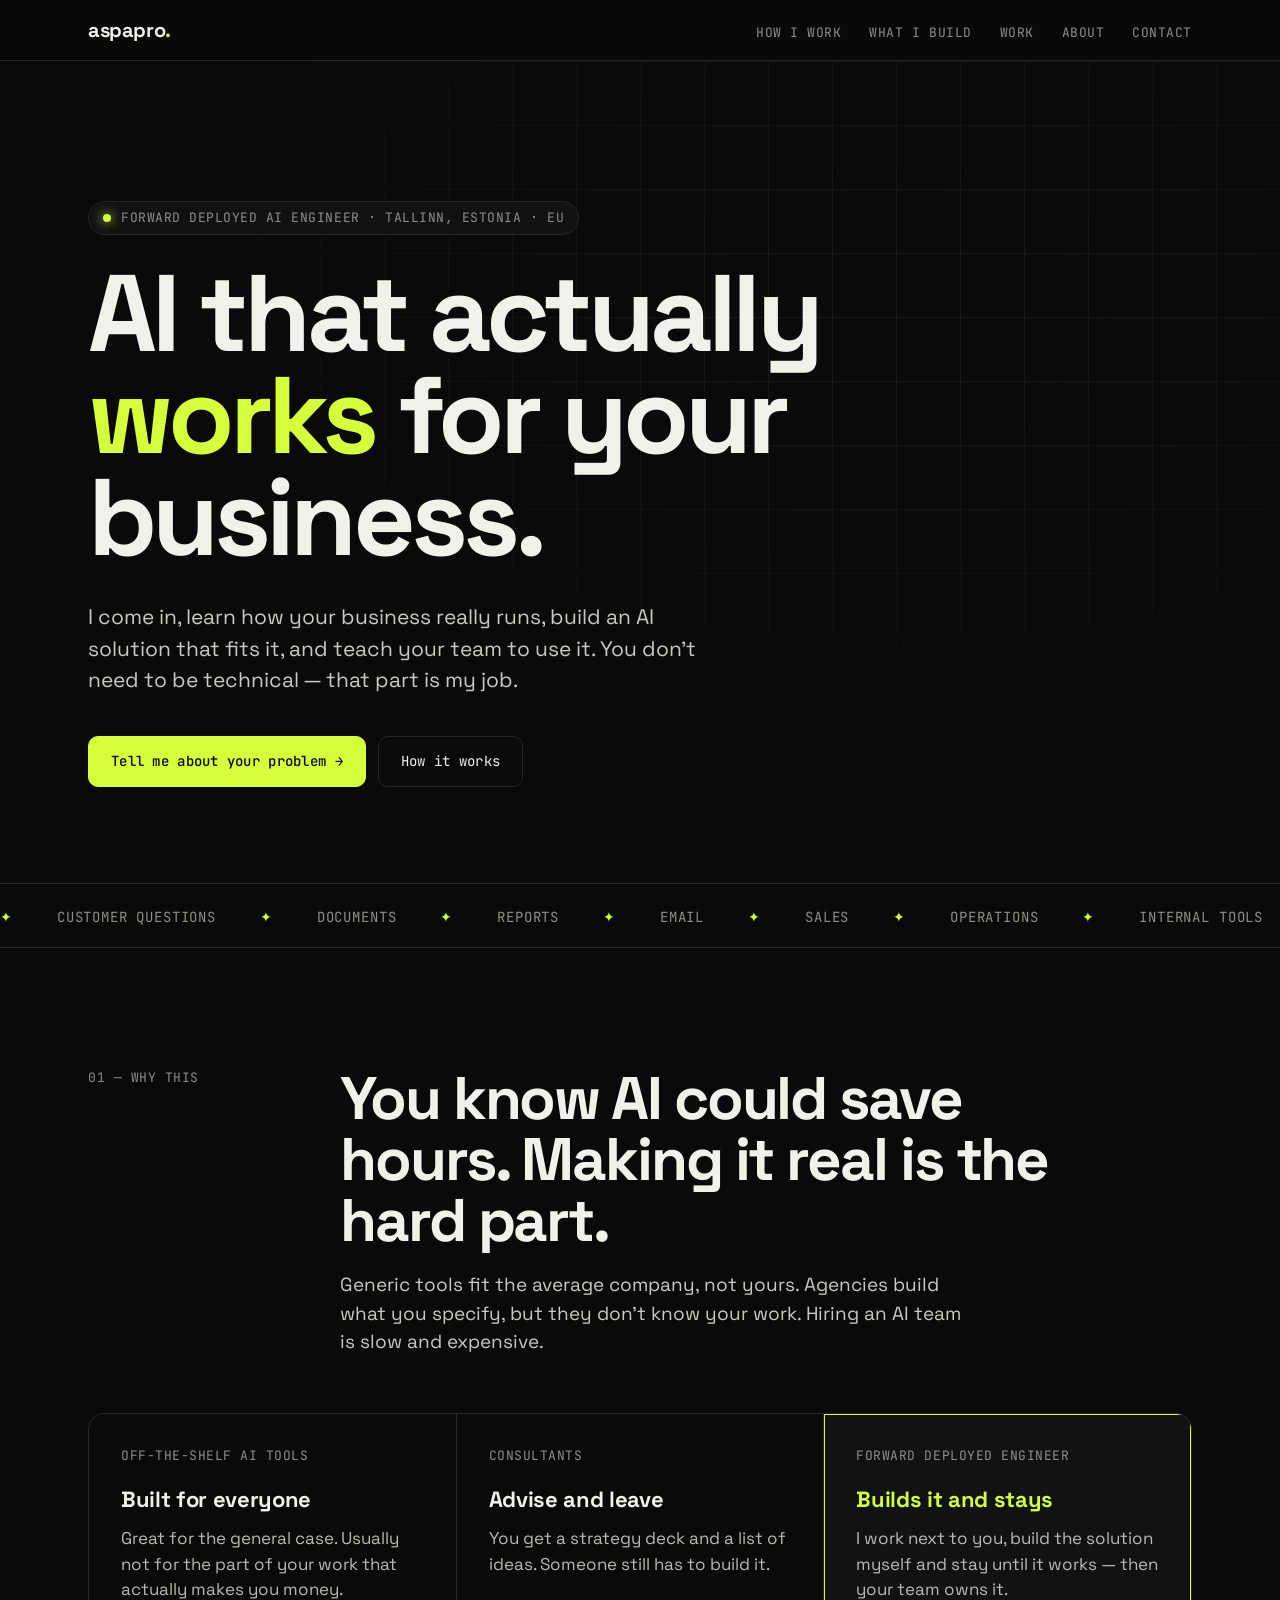
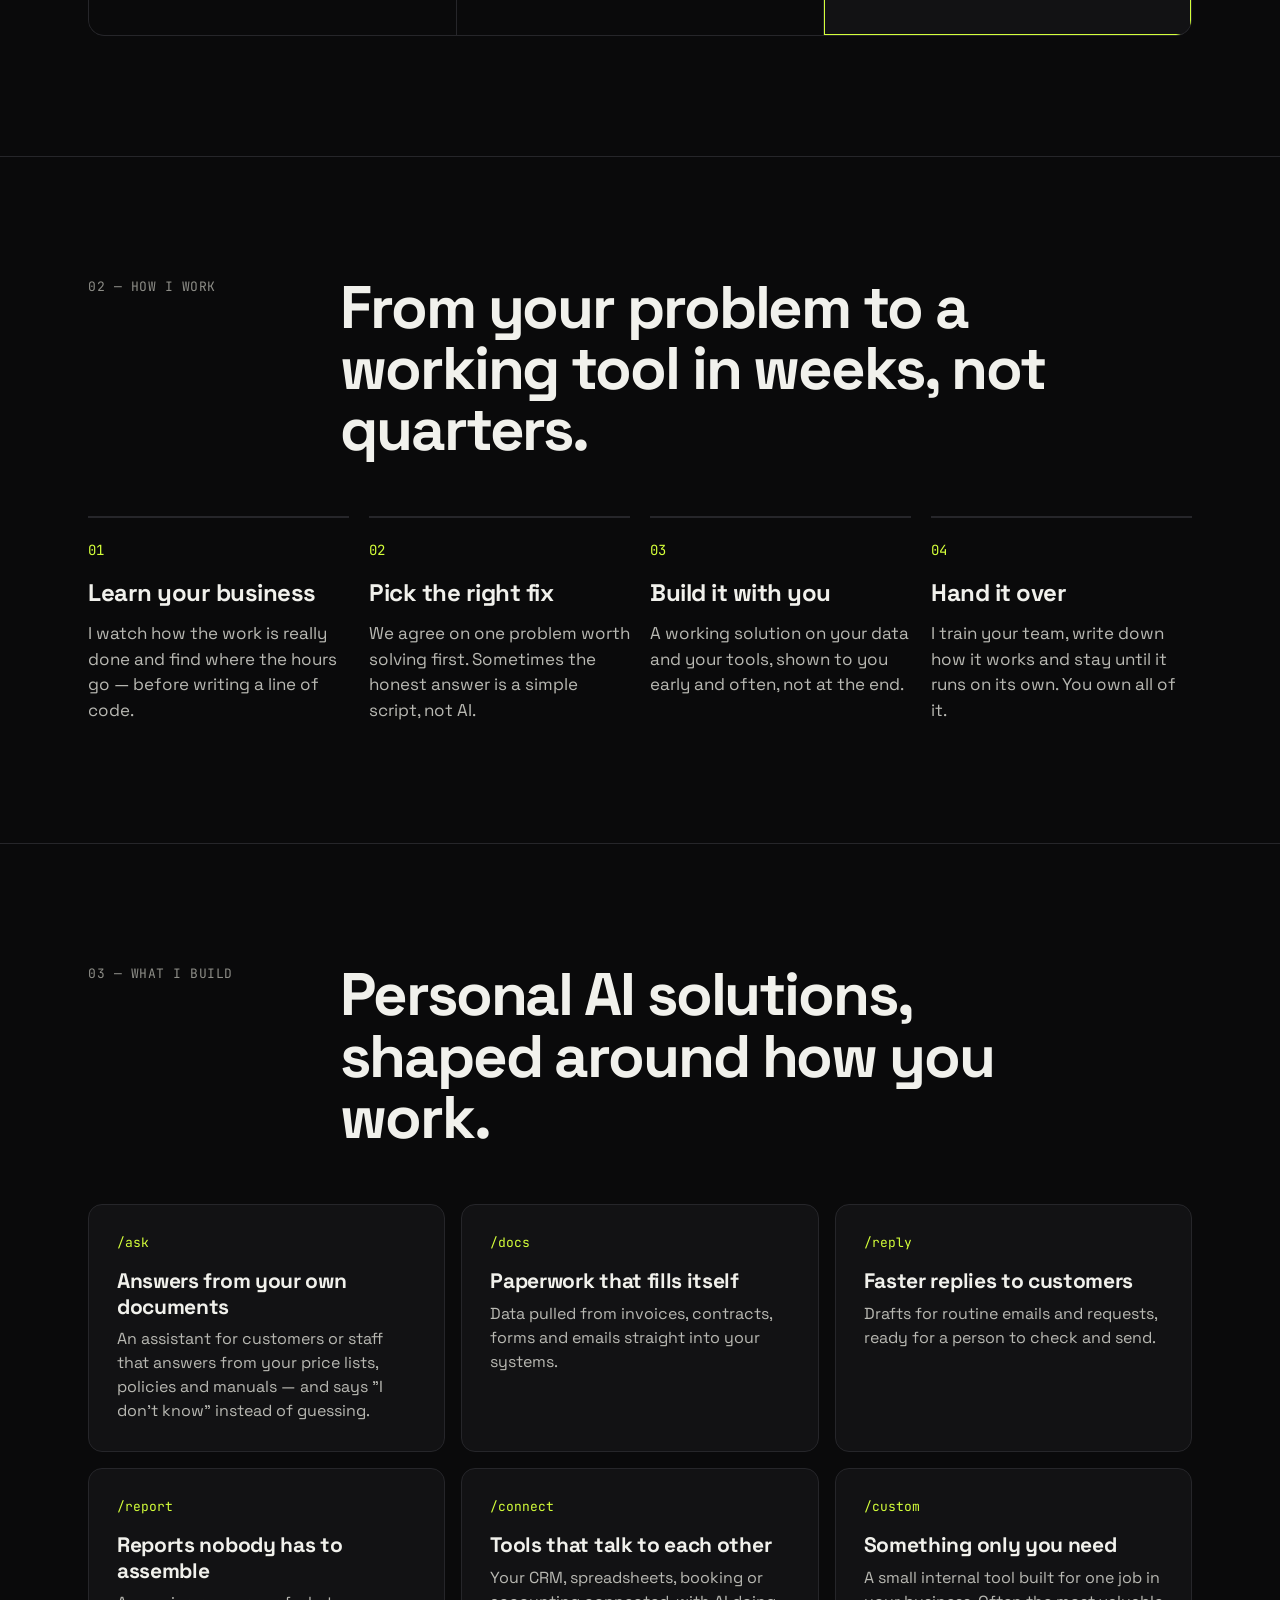
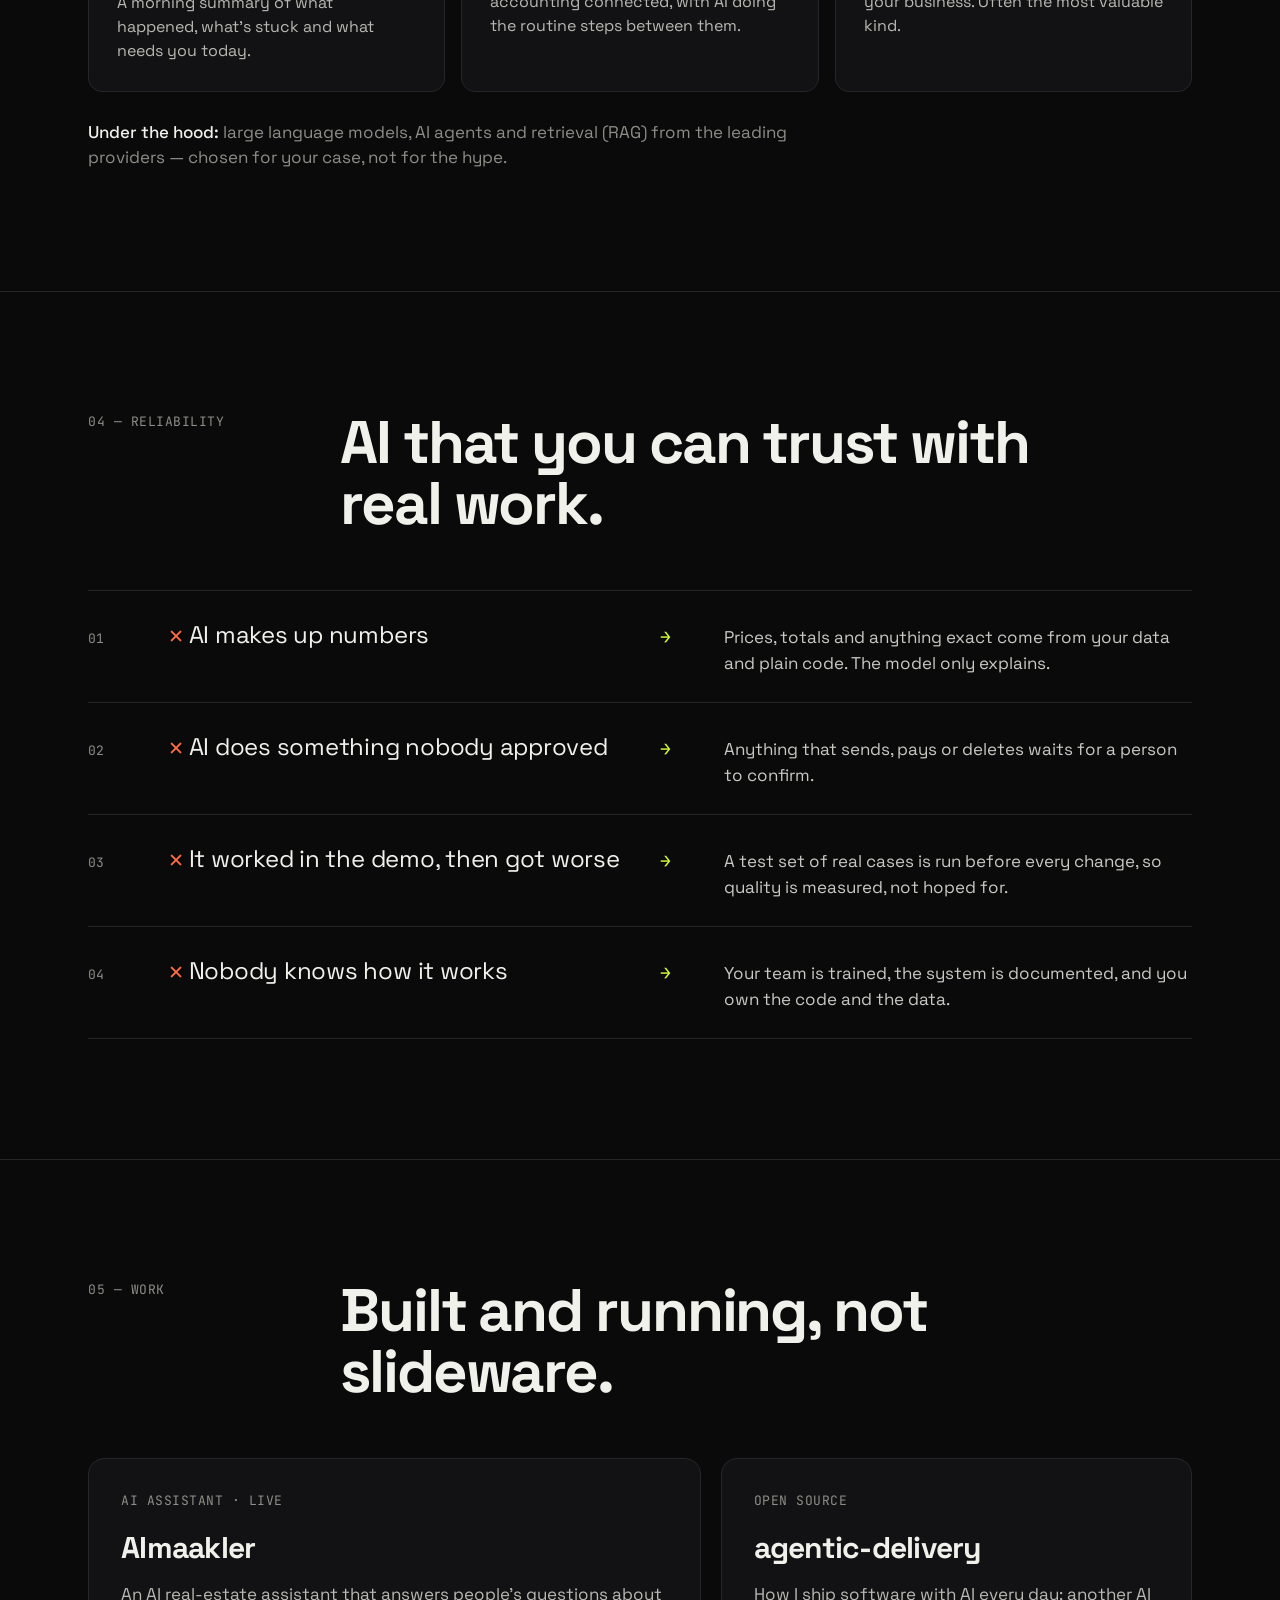
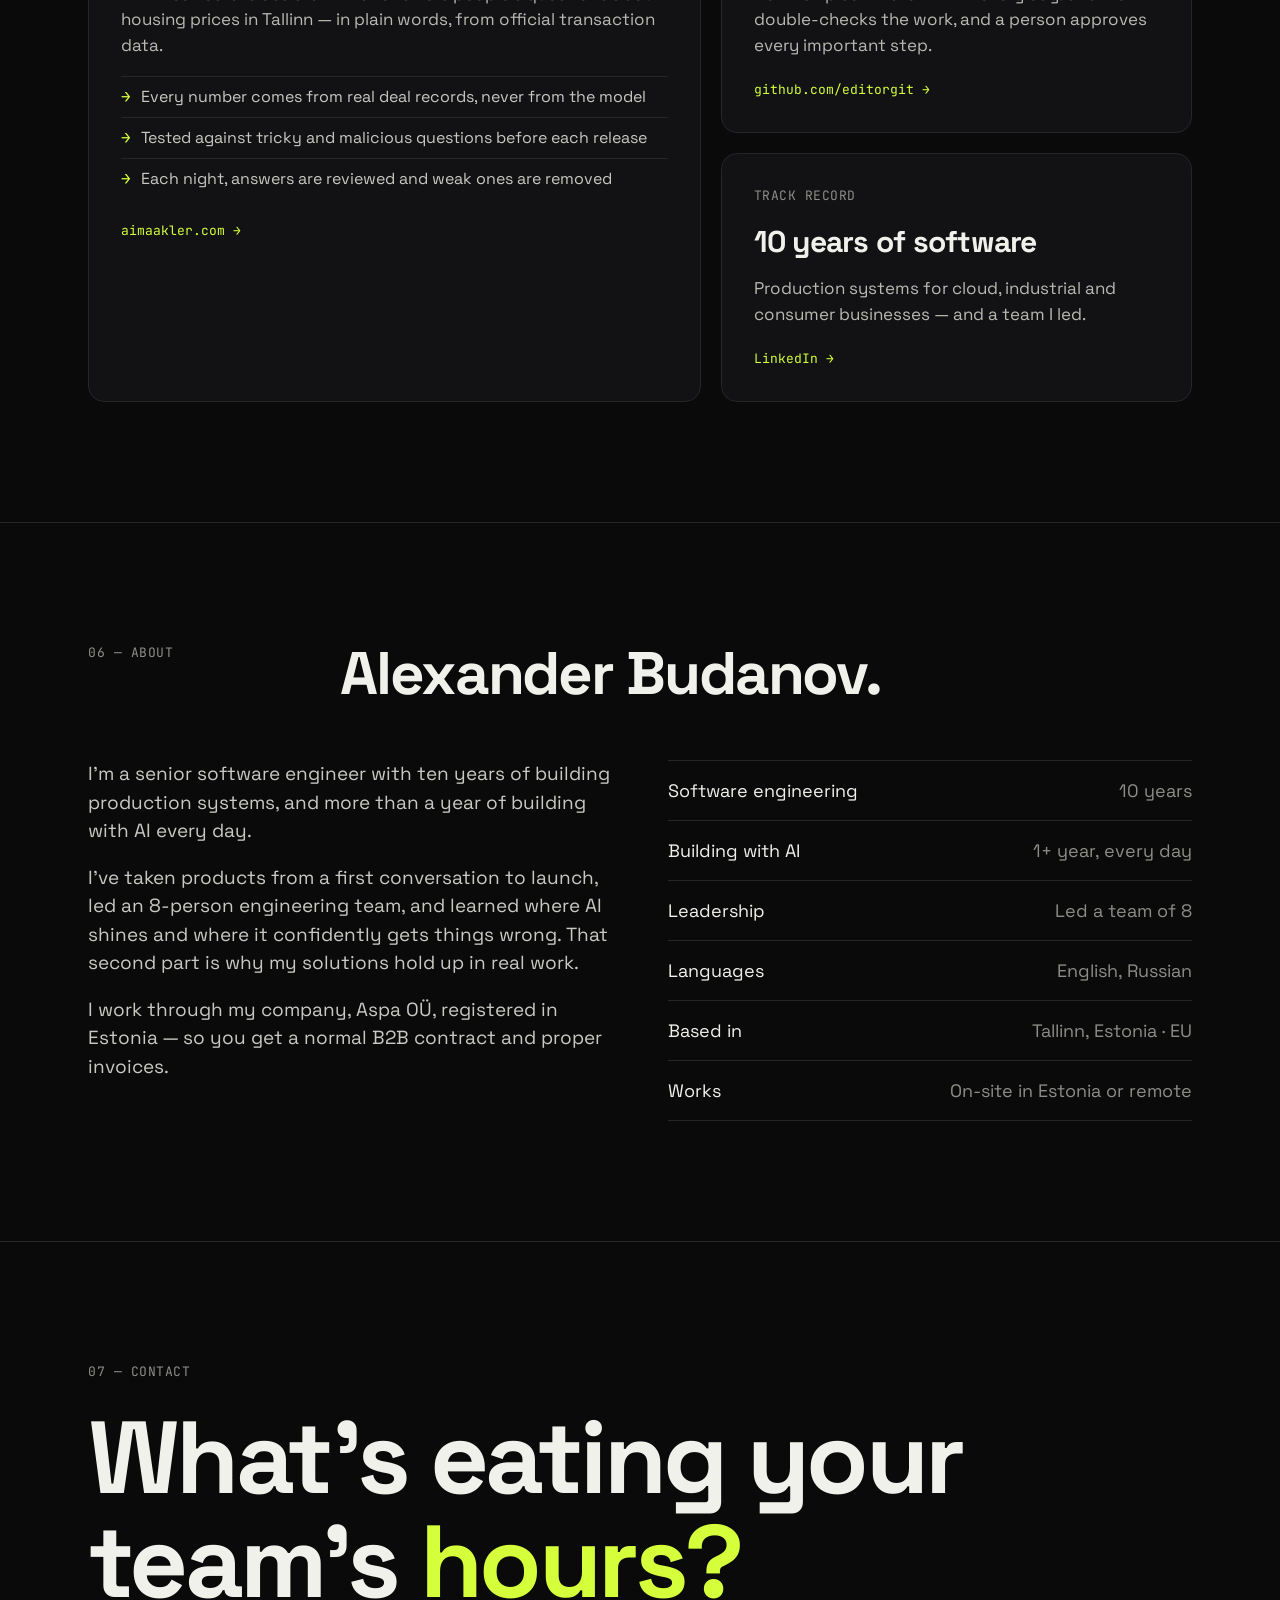
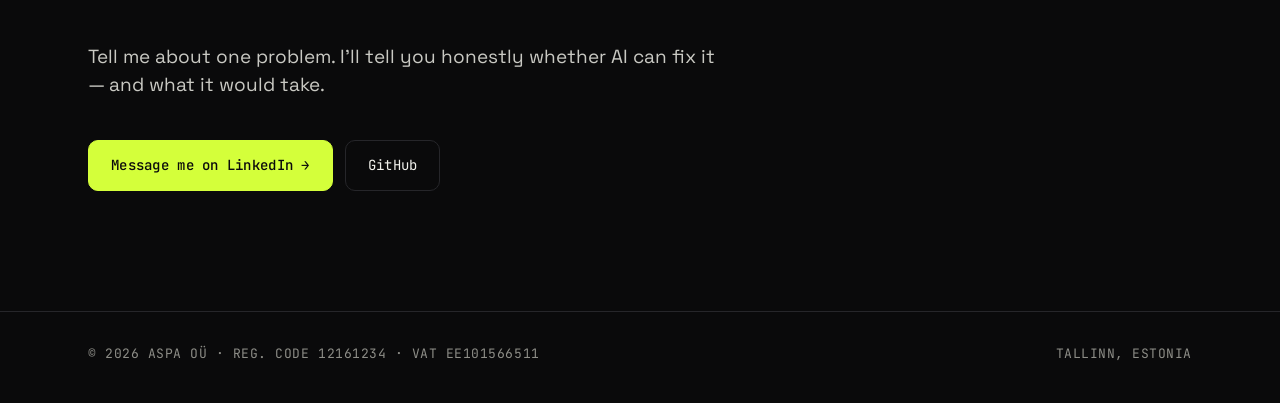
==== commit ec7475eb: "About: work through Aspa OÜ" ====
--- a/index.html
+++ b/index.html
@@ -341,6 +341,7 @@
       <div>
         <p>I'm a senior software engineer with ten years of building production systems, and more than a year of building with AI every day.</p>
         <p>I've taken products from a first conversation to launch, led an 8-person engineering team, and learned where AI shines and where it confidently gets things wrong. That second part is why my solutions hold up in real work.</p>
+        <p>I work through my company, Aspa OÜ, registered in Estonia — so you get a normal B2B contract and proper invoices.</p>
       </div>
       <ul class="facts">
         <li><span>Software engineering</span><span>10 years</span></li>
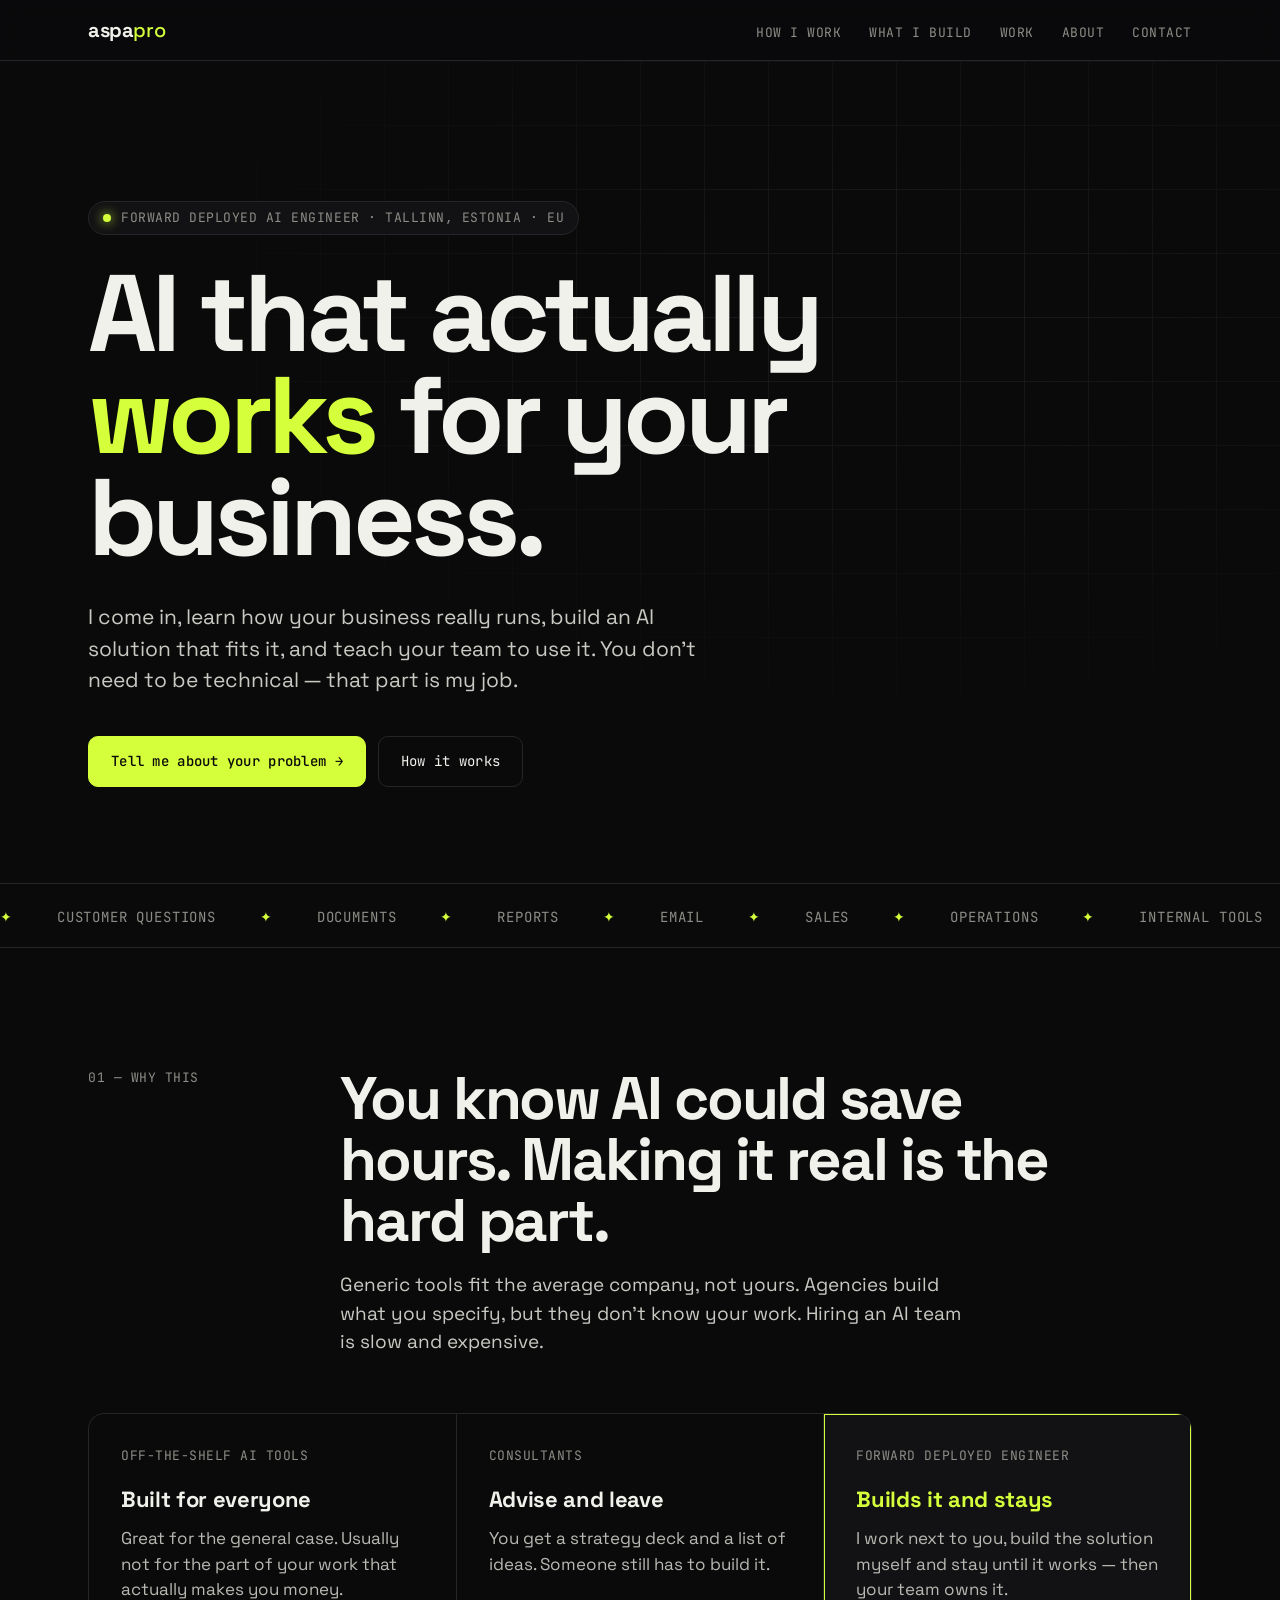
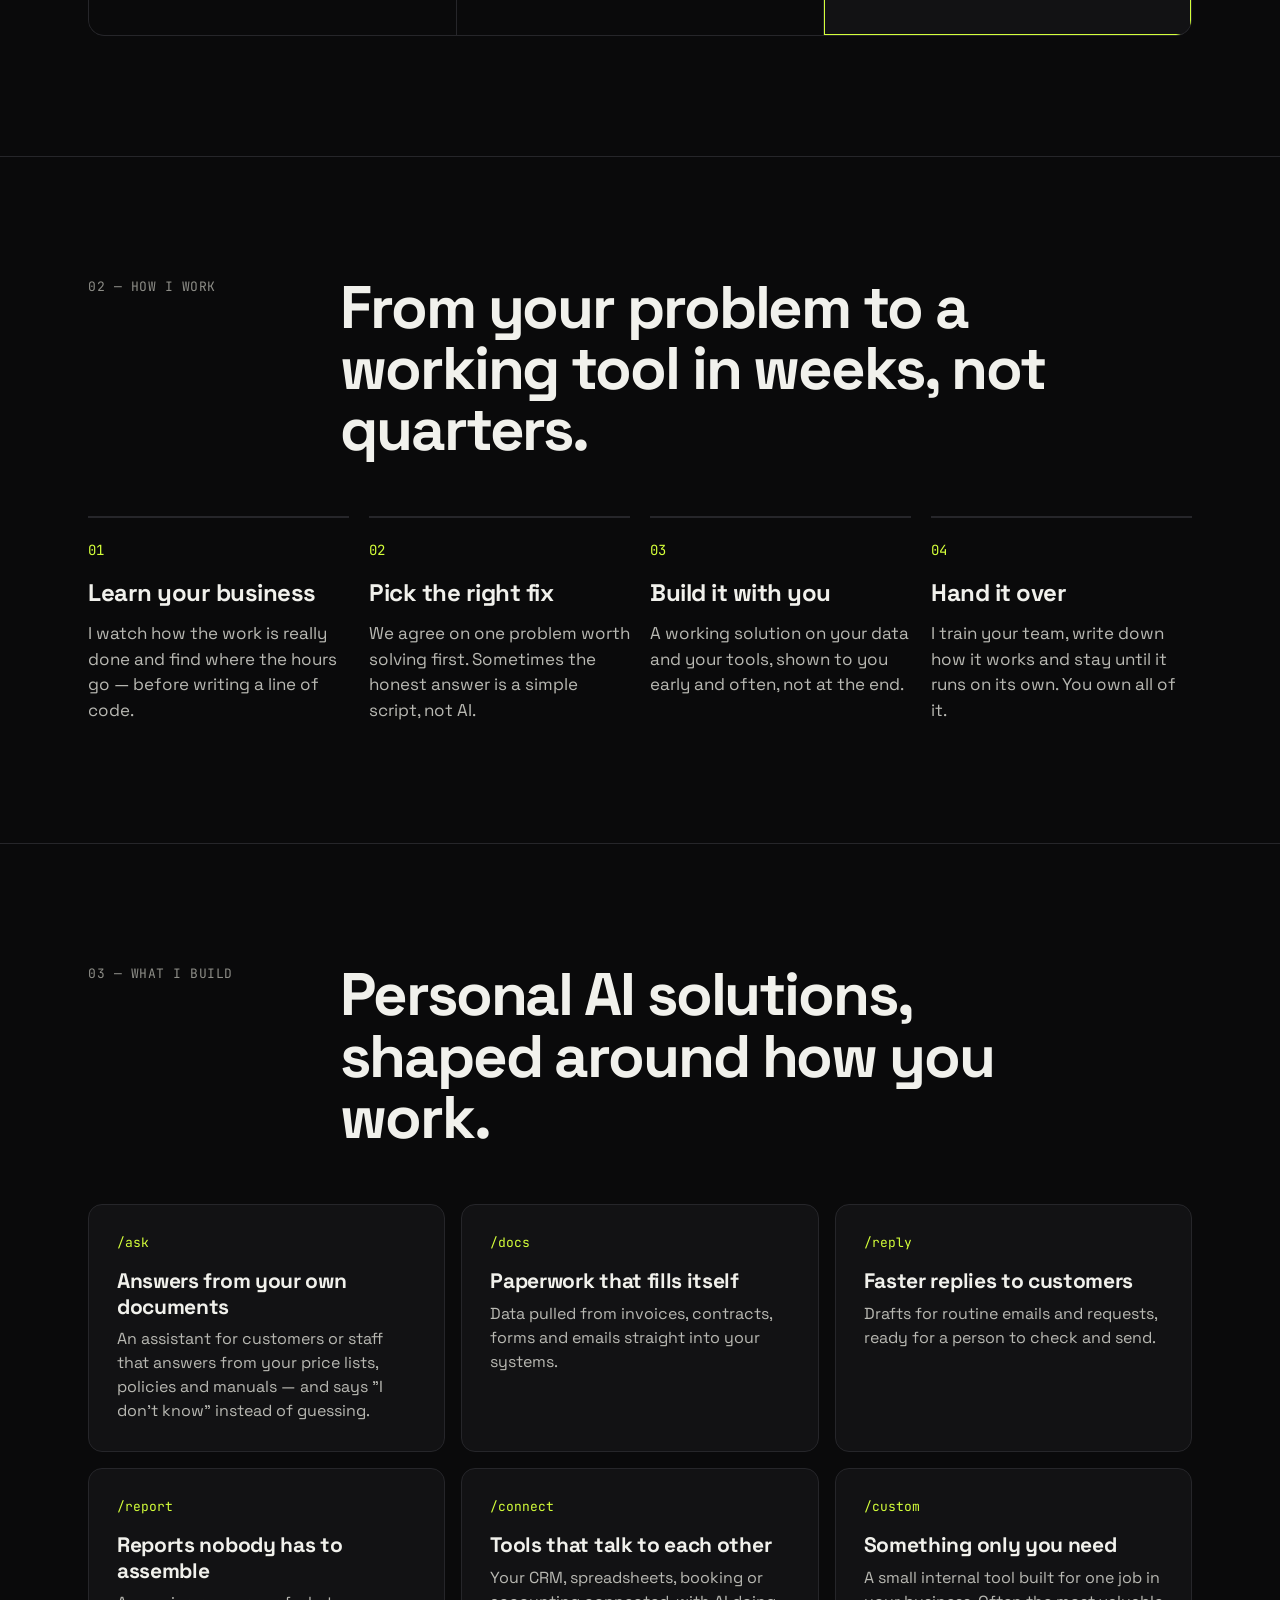
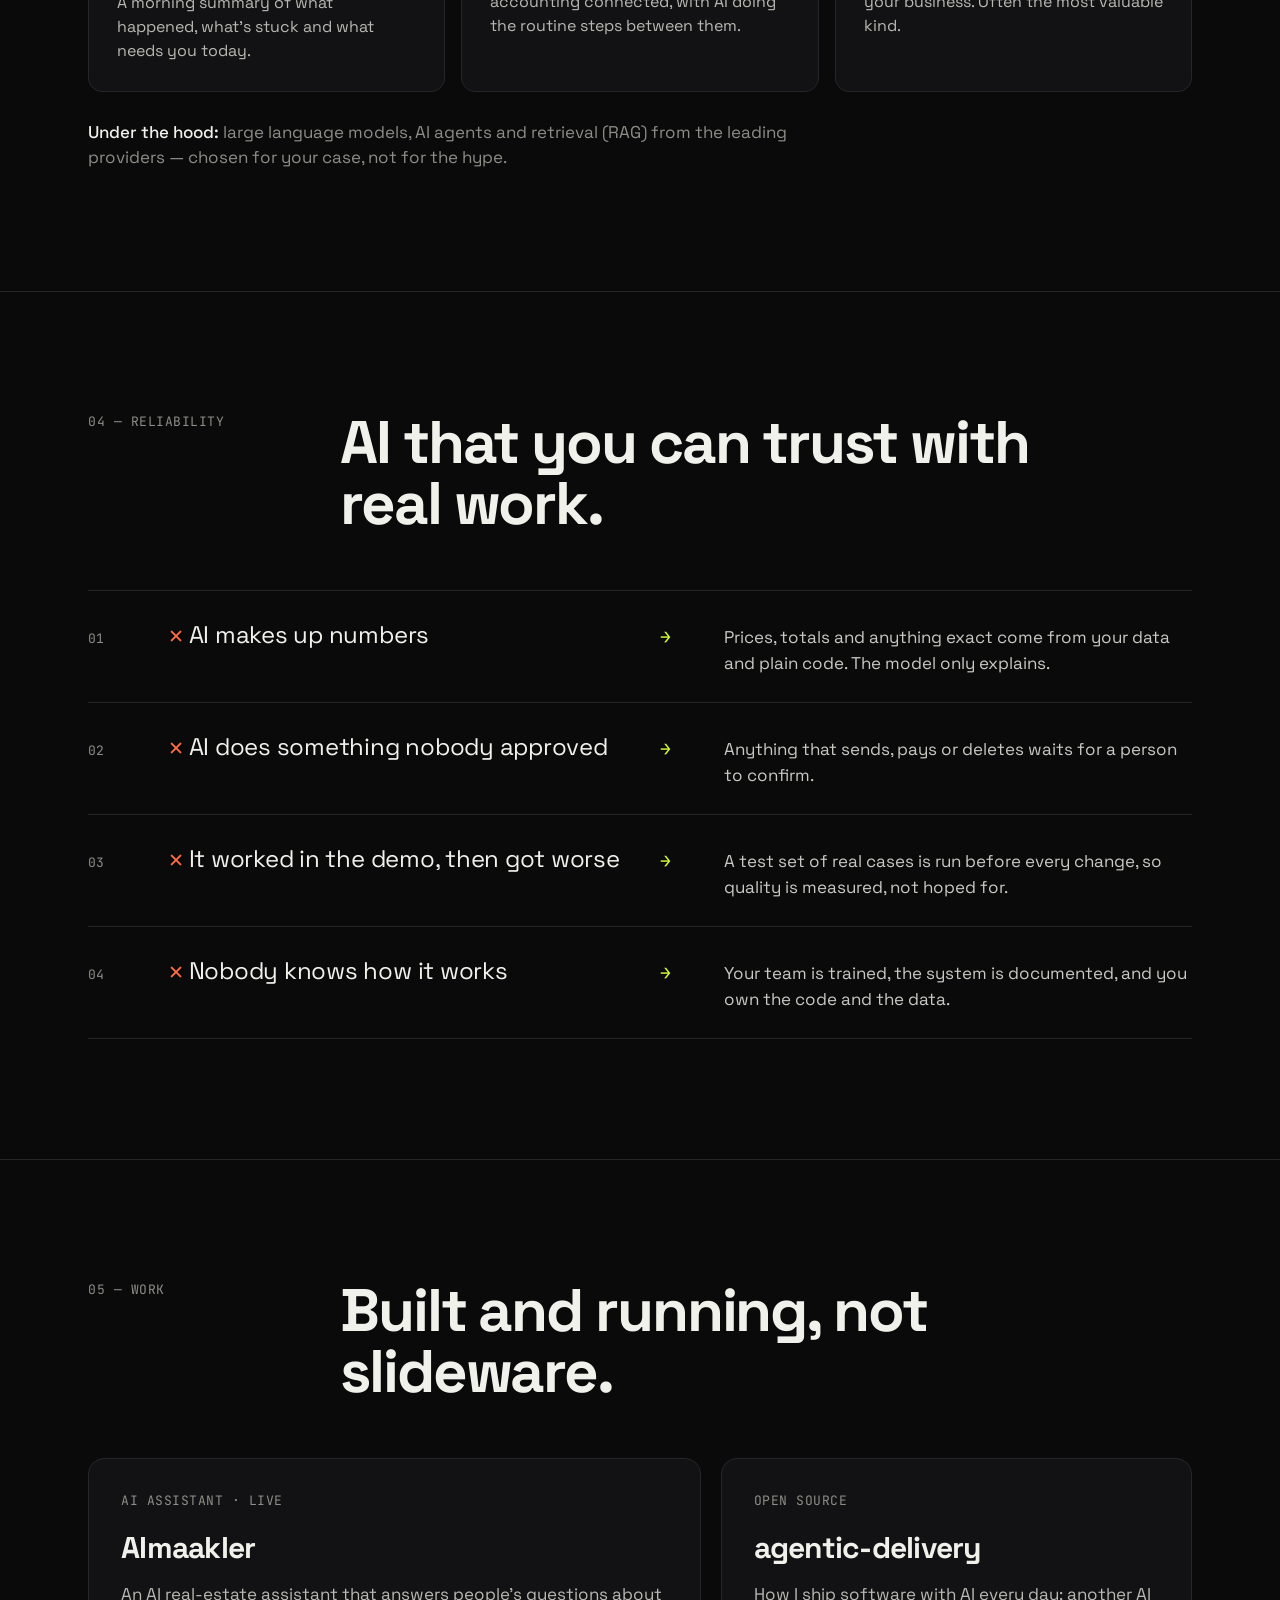
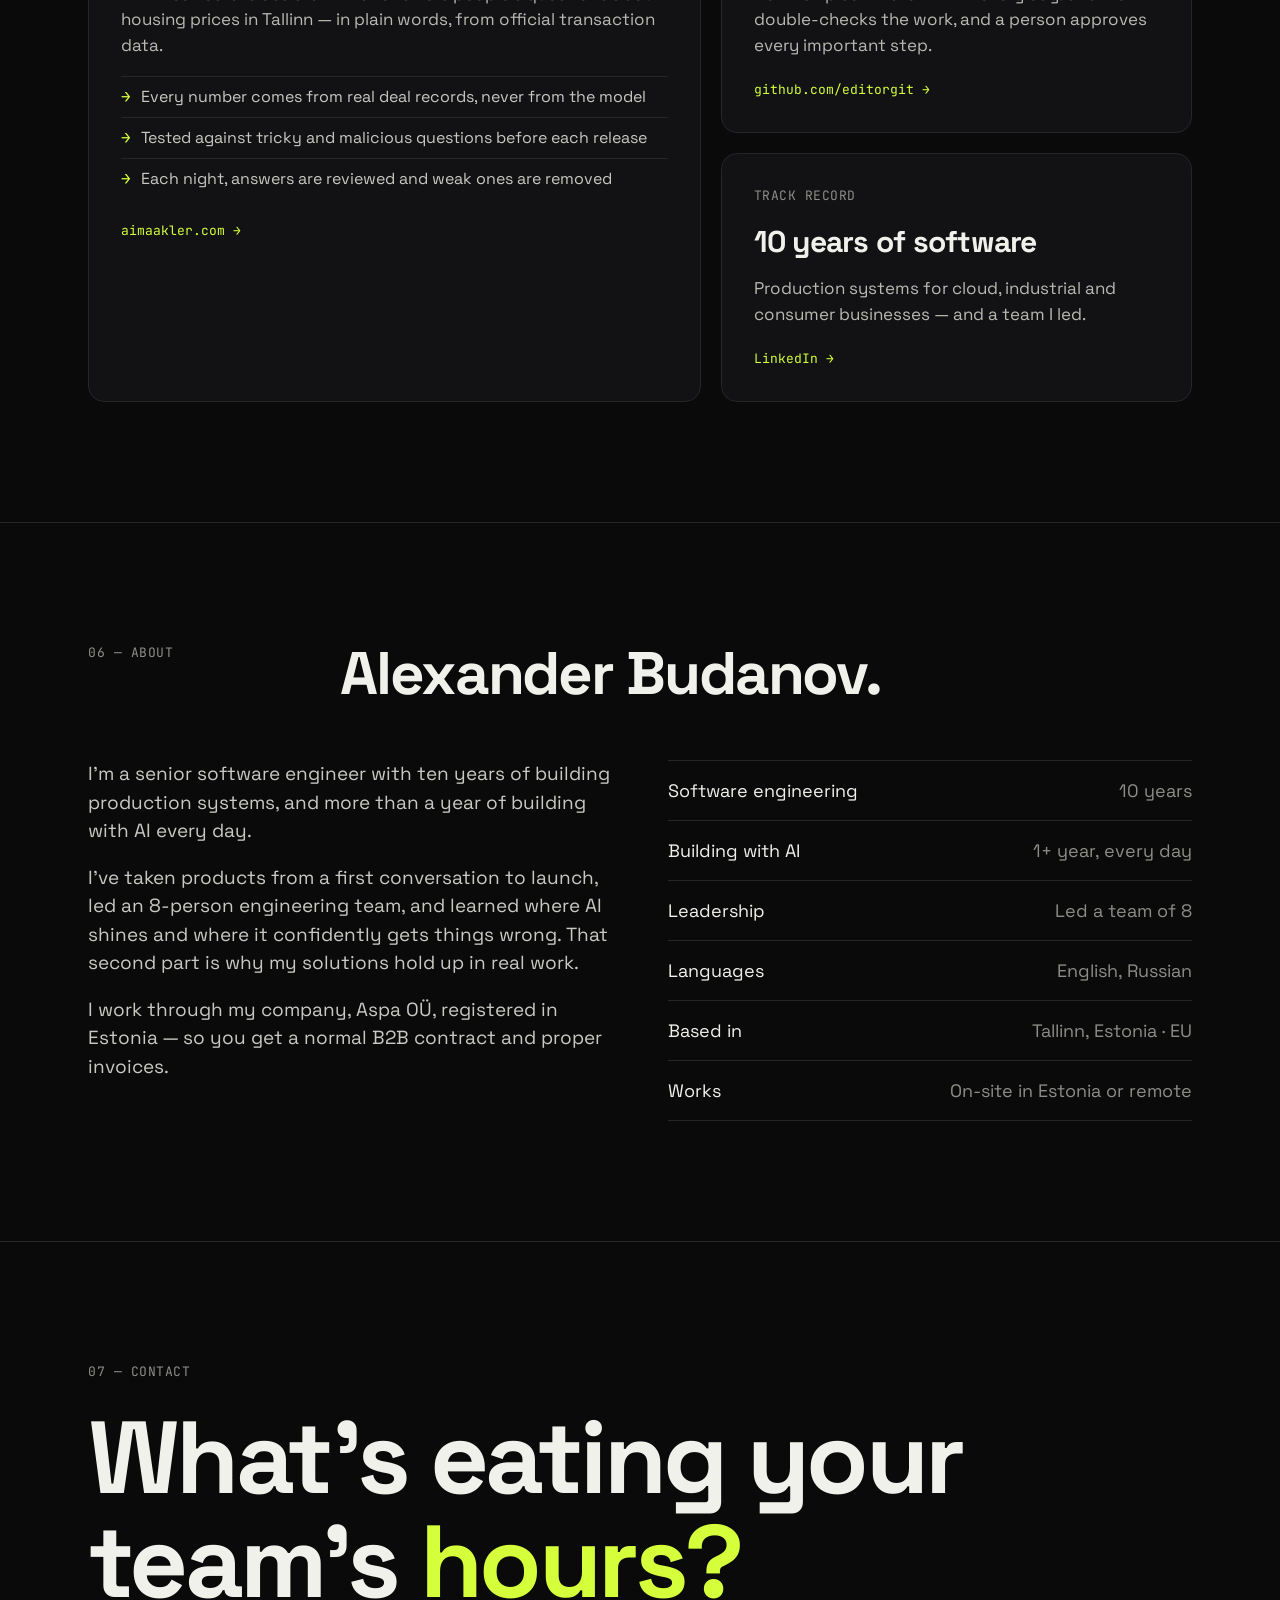
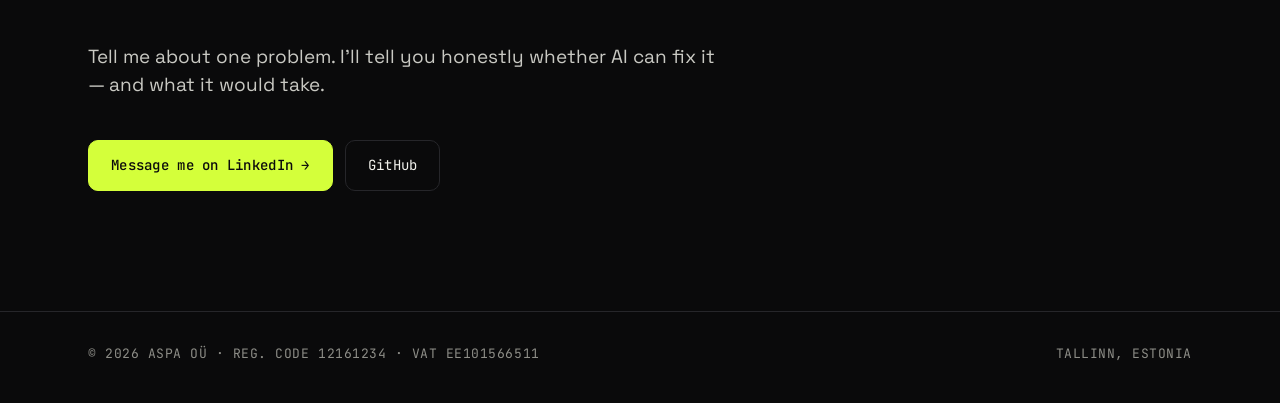
==== commit 346a0a83: "Logo: aspa + pro" ====
--- a/index.html
+++ b/index.html
@@ -49,7 +49,7 @@
   }
   nav .wrap { display: flex; align-items: center; justify-content: space-between; height: 60px; }
   .logo { font-weight: 700; font-size: 20px; letter-spacing: -.02em; text-decoration: none; }
-  .logo span { color: var(--accent); }
+  .logo span { color: var(--accent); font-weight: 500; }
   nav ul { display: flex; gap: 28px; list-style: none; }
   nav ul a { text-decoration: none; font-family: var(--mono); font-size: 13px; text-transform: uppercase; letter-spacing: .04em; color: var(--muted); }
   nav ul a:hover { color: var(--text); }
@@ -174,7 +174,7 @@
 
 <nav>
   <div class="wrap">
-    <a class="logo" href="#top">aspapro<span>.</span></a>
+    <a class="logo" href="#top" aria-label="aspapro">aspa<span>pro</span></a>
     <ul>
       <li><a href="#how">How I work</a></li>
       <li><a href="#what">What I build</a></li>
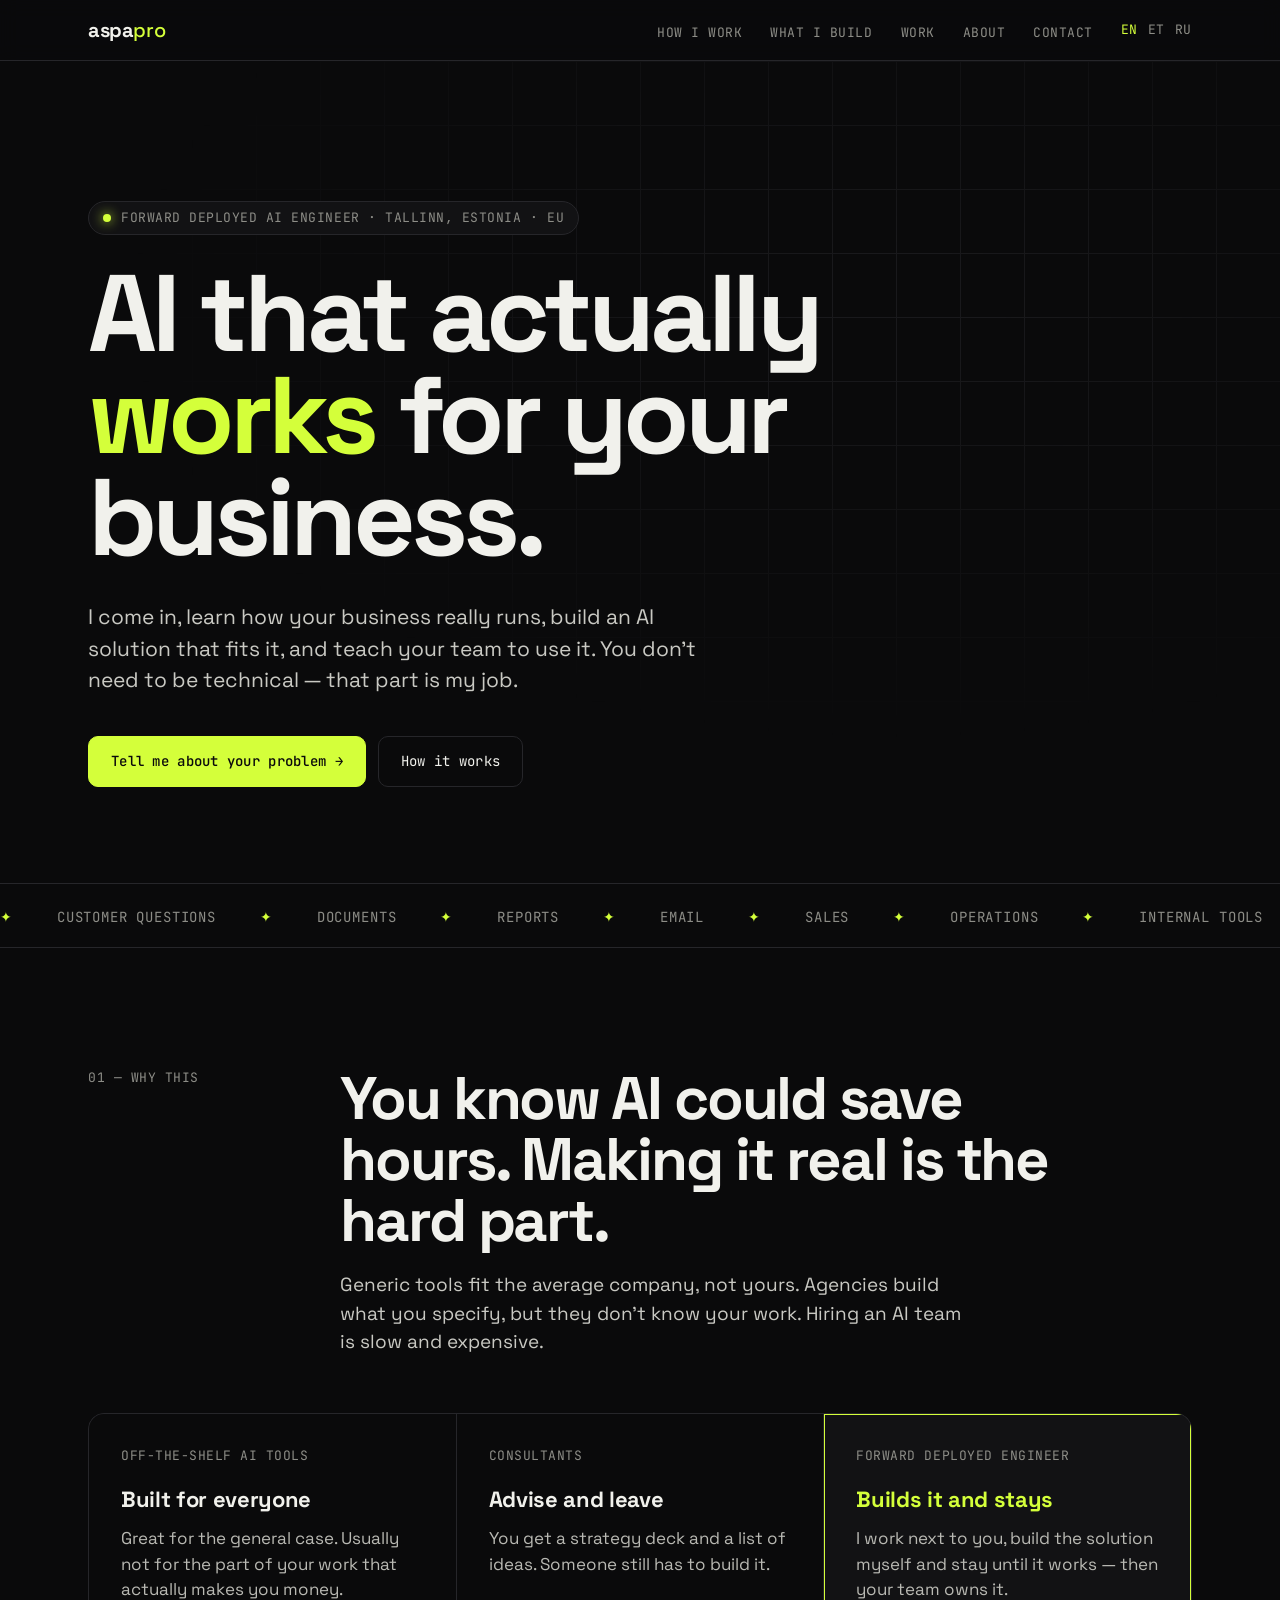
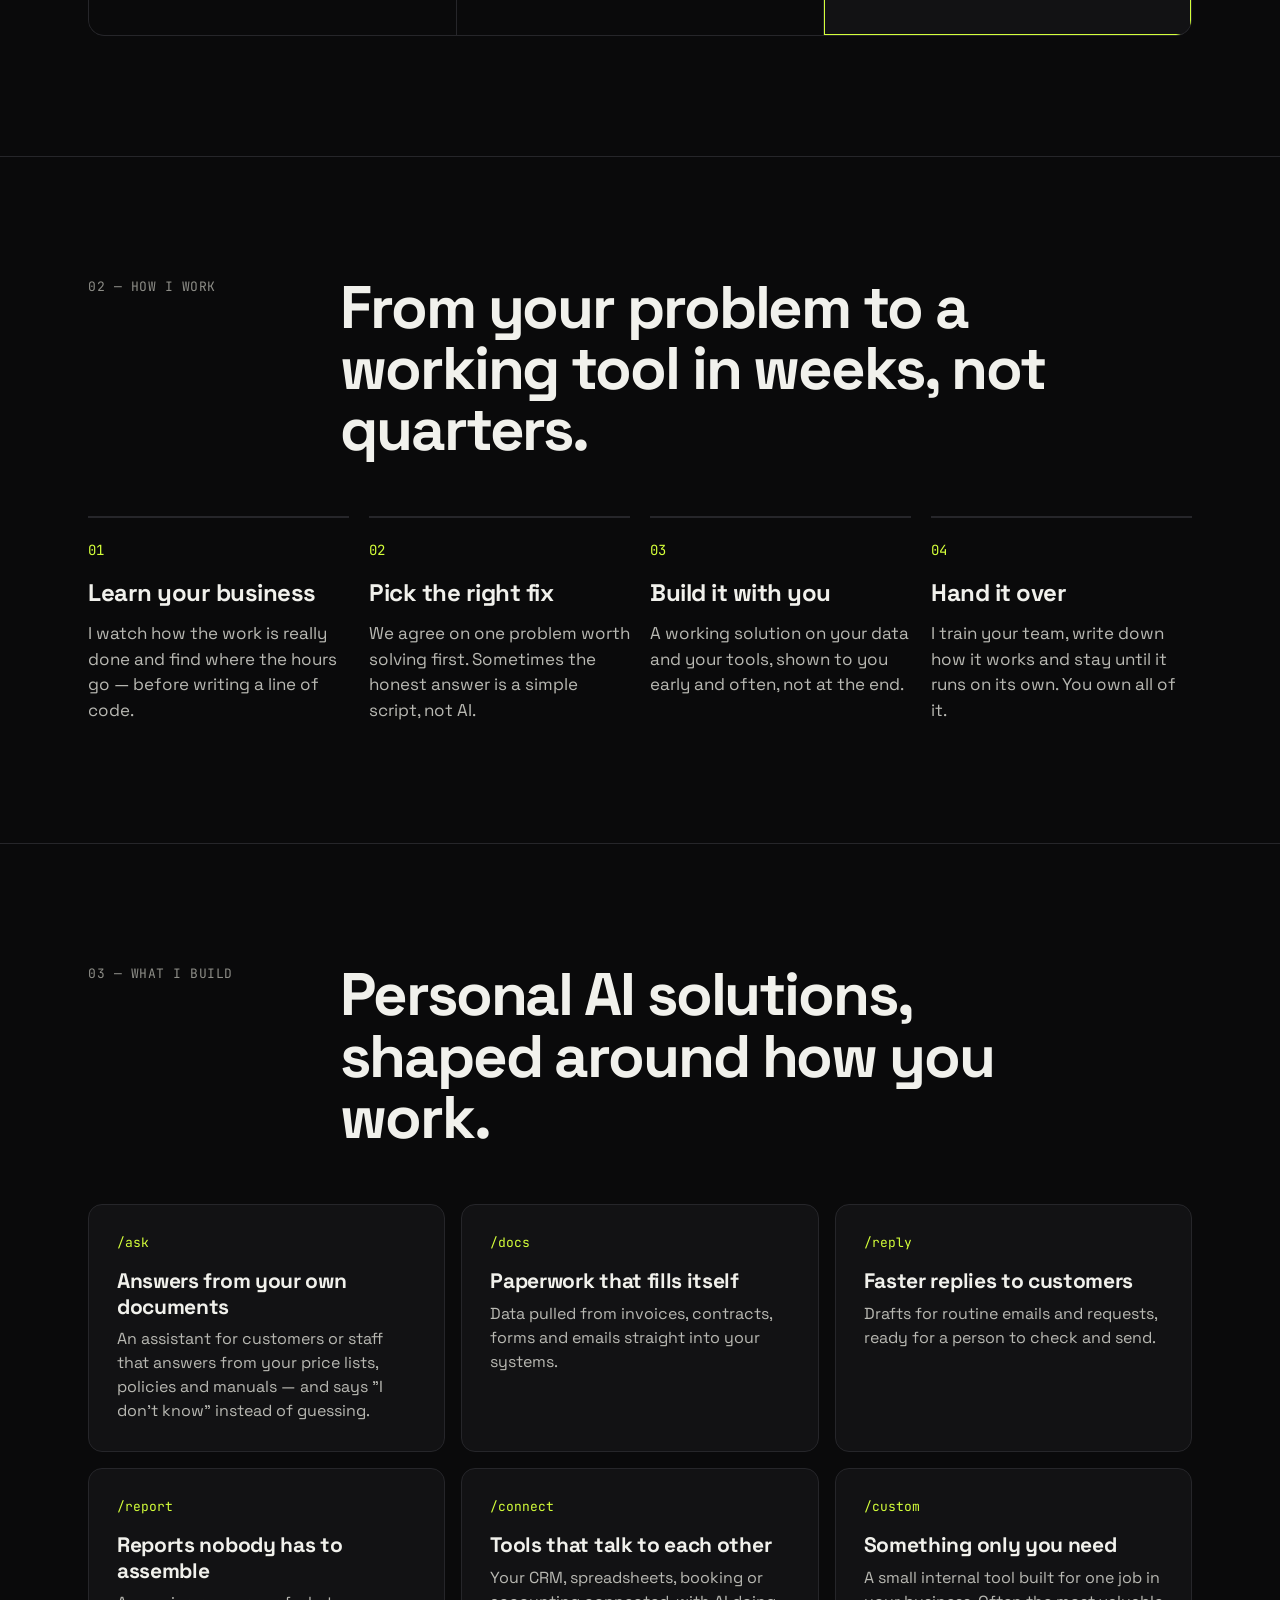
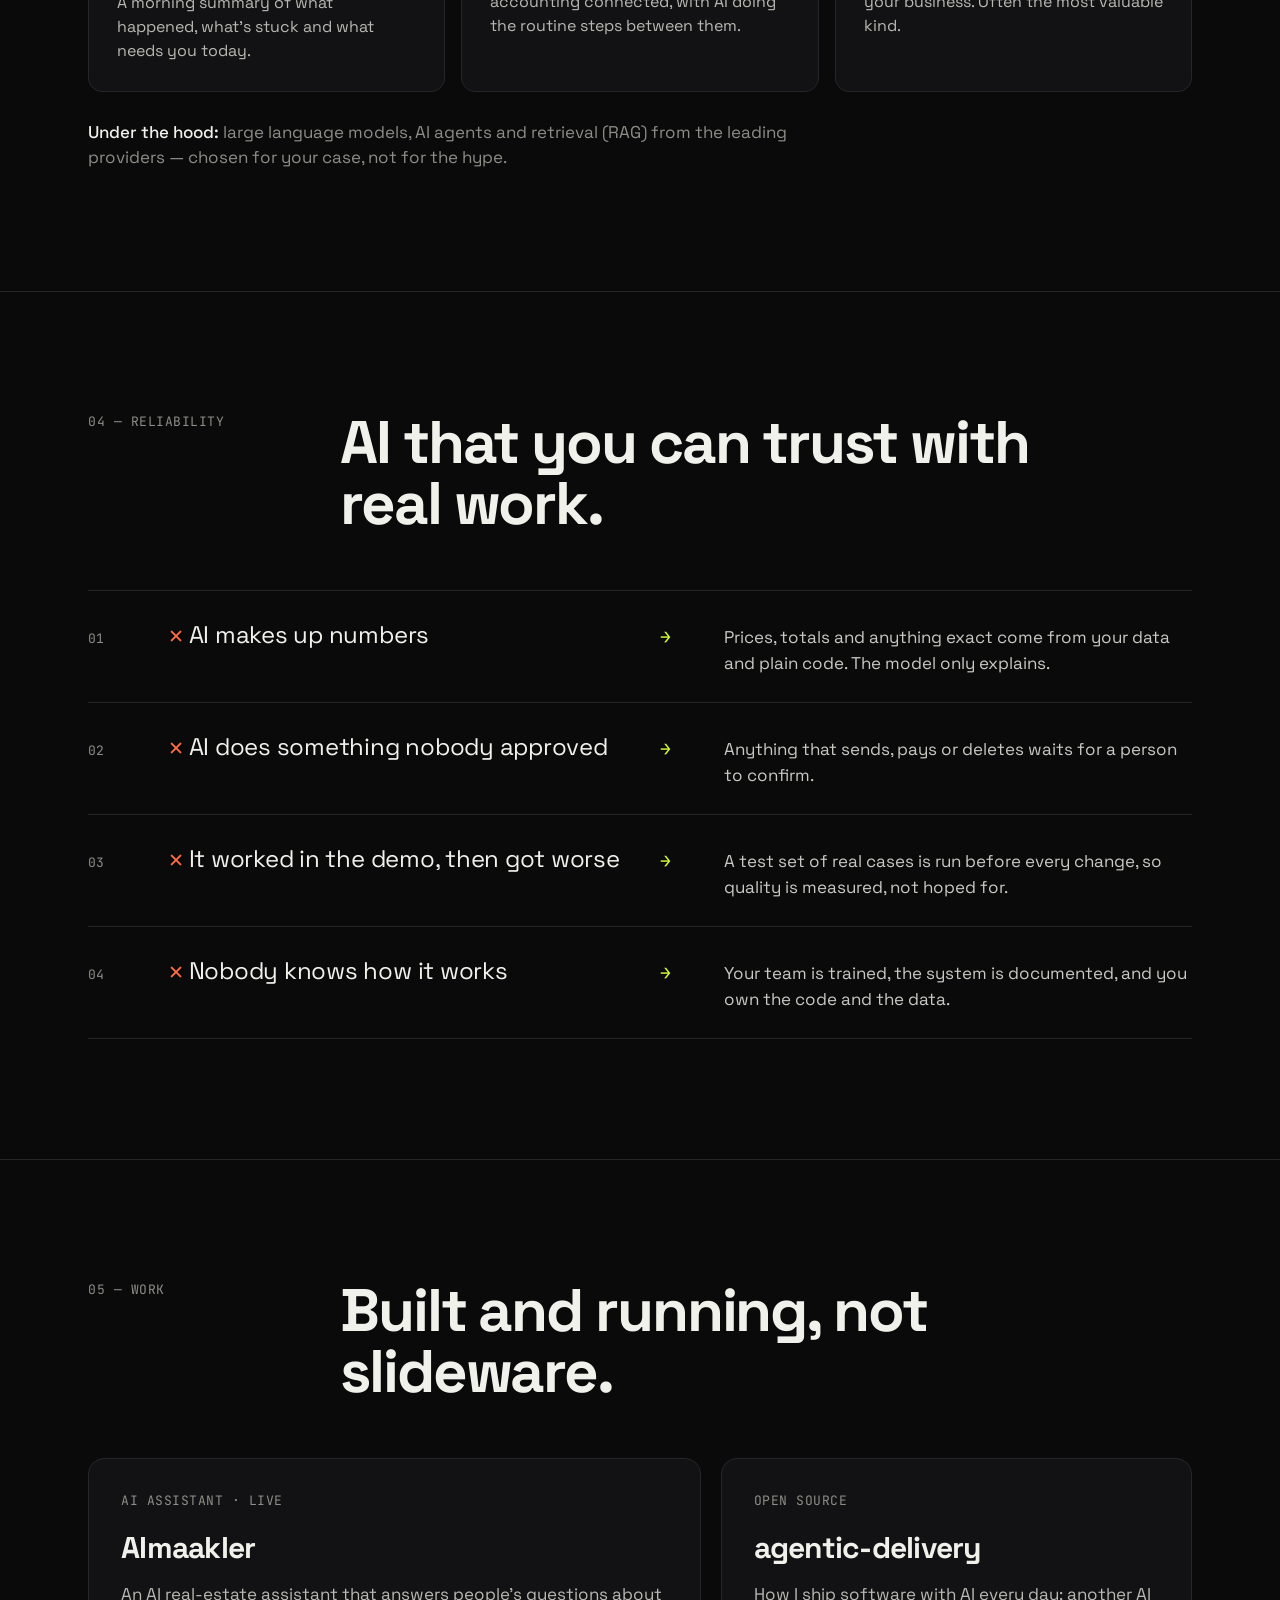
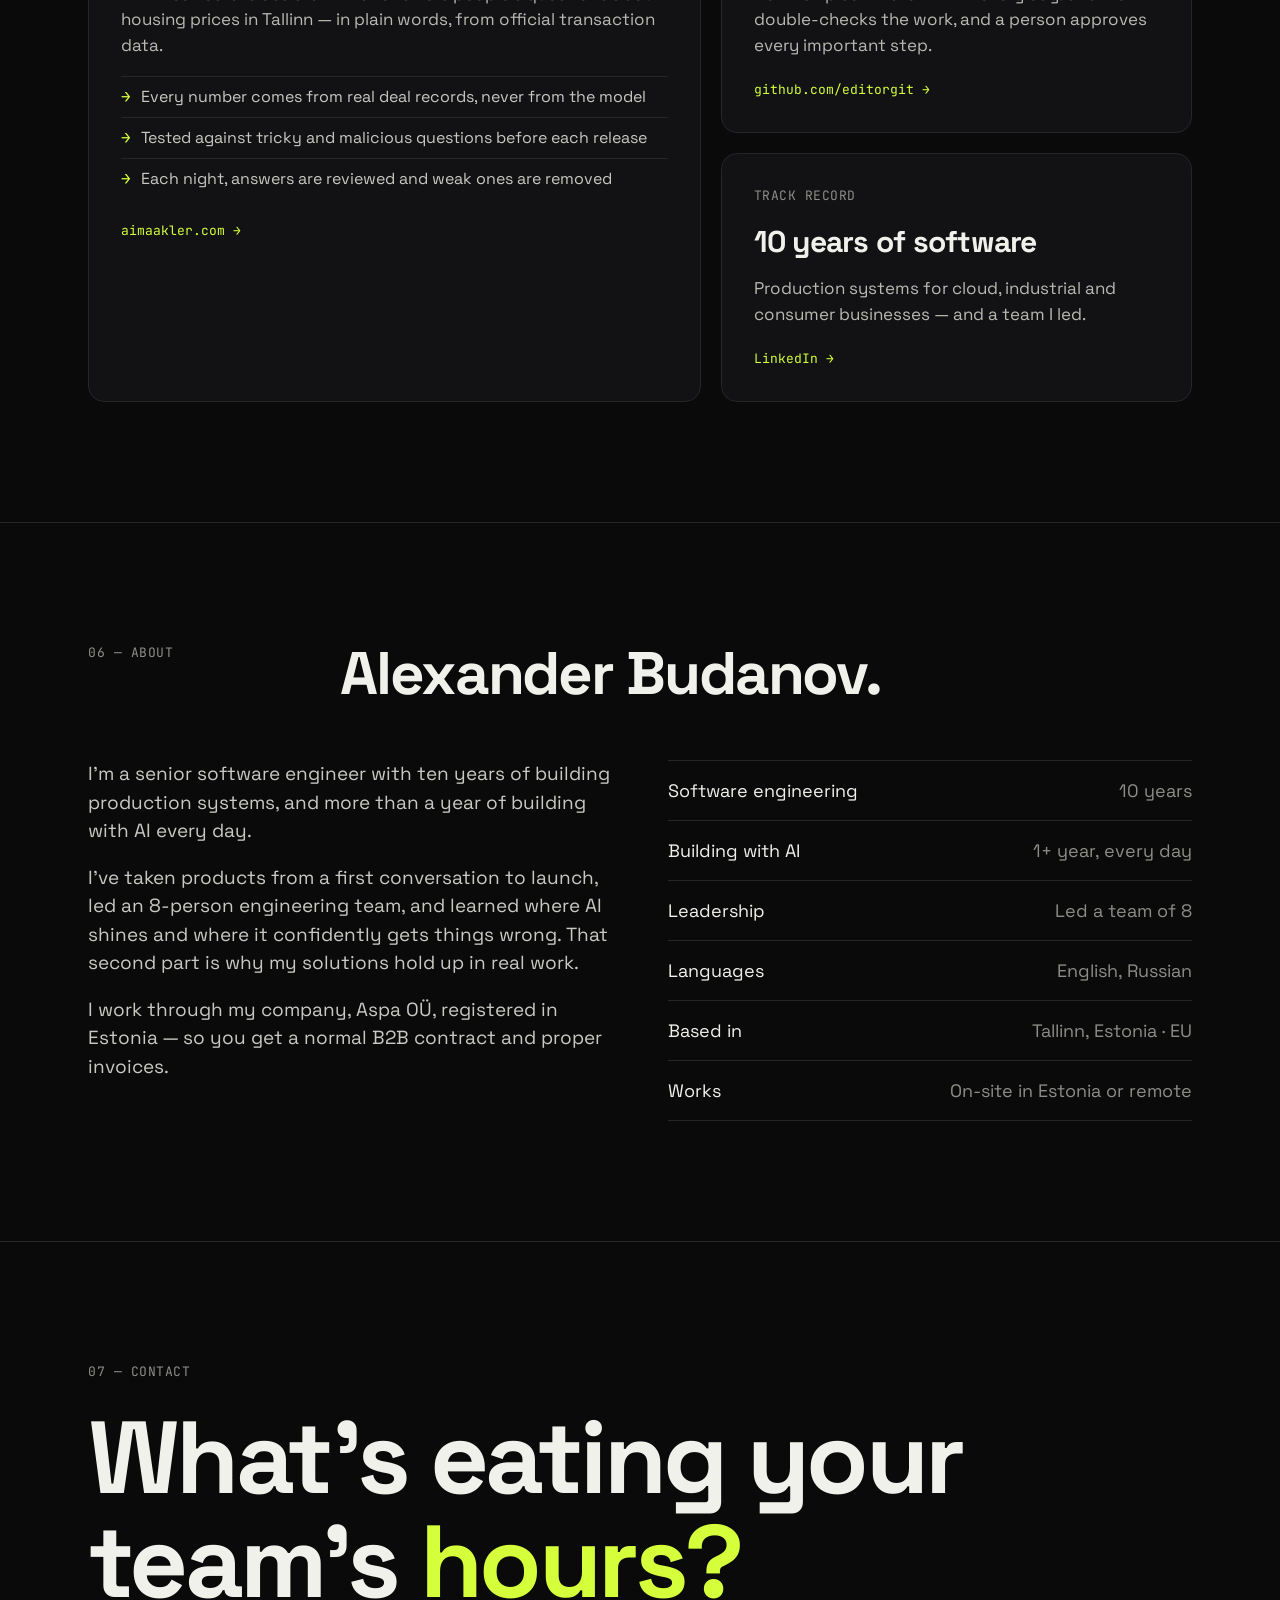
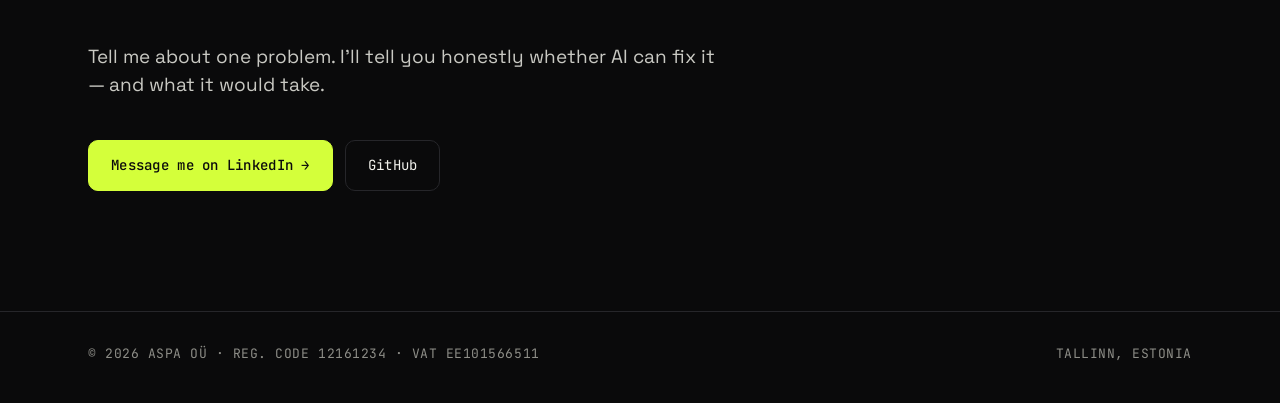
==== commit 23d5717c: "Add Estonian and Russian versions with a language switcher" ====
--- a/index.html
+++ b/index.html
@@ -8,173 +8,23 @@
 <meta property="og:title" content="Alexander Budanov — AI for your business">
 <meta property="og:description" content="AI that works for your business — built with you, handed over to your team. Tallinn, Estonia · EU.">
 <meta property="og:url" content="https://aspapro.com/">
+<link rel="alternate" hreflang="en" href="https://aspapro.com/">
+<link rel="alternate" hreflang="et" href="https://aspapro.com/et/">
+<link rel="alternate" hreflang="ru" href="https://aspapro.com/ru/">
+<link rel="alternate" hreflang="x-default" href="https://aspapro.com/">
 <meta name="theme-color" content="#0a0a0b">
 <link rel="icon" href="data:image/svg+xml,%3Csvg xmlns='http://www.w3.org/2000/svg' viewBox='0 0 32 32'%3E%3Crect width='32' height='32' rx='6' fill='%230a0a0b'/%3E%3Cpath d='M8 23 15 9h2l7 14h-3.2l-1.5-3.2h-6.6L11.2 23Z' fill='%23d4ff3a'/%3E%3C/svg%3E">
 <link rel="preconnect" href="https://fonts.googleapis.com">
 <link rel="preconnect" href="https://fonts.gstatic.com" crossorigin>
-<link href="https://fonts.googleapis.com/css2?family=Space+Grotesk:wght@400;500;700&family=JetBrains+Mono:wght@400;500&display=swap" rel="stylesheet">
-<style>
-  :root {
-    --bg: #0a0a0b;
-    --bg-2: #121214;
-    --line: #26262a;
-    --text: #f1f1ec;
-    --soft: #c9c9c3;
-    --muted: #8d8d87;
-    --accent: #d4ff3a;
-    --accent-ink: #0a0a0b;
-    --warn: #ff6b4a;
-    --display: "Space Grotesk", system-ui, sans-serif;
-    --mono: "JetBrains Mono", ui-monospace, monospace;
-    --gutter: clamp(16px, 4vw, 48px);
-    --max: 1200px;
-  }
-  * { box-sizing: border-box; margin: 0; padding: 0; }
-  html { scroll-behavior: smooth; }
-  body {
-    background: var(--bg); color: var(--text);
-    font-family: var(--display); font-size: 18px; line-height: 1.5;
-    -webkit-font-smoothing: antialiased; overflow-x: hidden;
-  }
-  a { color: inherit; }
-  ::selection { background: var(--accent); color: var(--accent-ink); }
-  .wrap { max-width: var(--max); margin: 0 auto; padding: 0 var(--gutter); }
-  .mono { font-family: var(--mono); font-size: 13px; letter-spacing: .04em; text-transform: uppercase; color: var(--muted); }
-  .accent { color: var(--accent); }
-
-  nav {
-    position: sticky; top: 0; z-index: 10;
-    background: color-mix(in srgb, var(--bg) 82%, transparent);
-    backdrop-filter: blur(10px); border-bottom: 1px solid var(--line);
-  }
-  nav .wrap { display: flex; align-items: center; justify-content: space-between; height: 60px; }
-  .logo { font-weight: 700; font-size: 20px; letter-spacing: -.02em; text-decoration: none; }
-  .logo span { color: var(--accent); font-weight: 500; }
-  nav ul { display: flex; gap: 28px; list-style: none; }
-  nav ul a { text-decoration: none; font-family: var(--mono); font-size: 13px; text-transform: uppercase; letter-spacing: .04em; color: var(--muted); }
-  nav ul a:hover { color: var(--text); }
-
-  .hero { position: relative; padding: clamp(64px, 12vw, 140px) 0 clamp(56px, 8vw, 96px); border-bottom: 1px solid var(--line); overflow: hidden; }
-  .hero::before {
-    content: ""; position: absolute; inset: 0; pointer-events: none;
-    background-image: linear-gradient(var(--line) 1px, transparent 1px), linear-gradient(90deg, var(--line) 1px, transparent 1px);
-    background-size: 64px 64px;
-    mask-image: radial-gradient(ellipse 80% 70% at 70% 30%, #000 10%, transparent 75%);
-    opacity: .55;
-  }
-  .hero .wrap { position: relative; }
-  .status { display: inline-flex; align-items: center; gap: 10px; border: 1px solid var(--line); border-radius: 999px; padding: 6px 14px; background: var(--bg-2); }
-  .status i { width: 8px; height: 8px; border-radius: 50%; background: var(--accent); box-shadow: 0 0 12px var(--accent); animation: pulse 2s infinite; flex: none; }
-  @keyframes pulse { 50% { opacity: .35; } }
-  h1 { margin-top: 28px; font-size: clamp(44px, 8.5vw, 116px); line-height: .94; letter-spacing: -.045em; font-weight: 700; max-width: 13ch; }
-  h1 em { font-style: normal; color: var(--accent); }
-  .lede { margin-top: 32px; max-width: 640px; font-size: clamp(18px, 2vw, 21px); color: var(--soft); }
-  .cta { margin-top: 40px; display: flex; flex-wrap: wrap; gap: 12px; }
-  .btn {
-    display: inline-flex; align-items: center; gap: 10px; padding: 14px 22px; border-radius: 10px;
-    border: 1px solid var(--line); font-family: var(--mono); font-size: 14px; text-decoration: none; letter-spacing: .02em;
-    transition: transform .15s, background .15s, border-color .15s;
-  }
-  .btn:hover { transform: translateY(-2px); border-color: var(--text); }
-  .btn.primary { background: var(--accent); color: var(--accent-ink); border-color: var(--accent); font-weight: 500; }
-  .btn.primary:hover { background: #e6ff7a; }
-
-  .marquee { border-bottom: 1px solid var(--line); overflow: hidden; white-space: nowrap; padding: 18px 0; }
-  .marquee div { display: inline-block; animation: slide 45s linear infinite; }
-  .marquee span { font-family: var(--mono); font-size: 14px; color: var(--muted); margin-right: 44px; text-transform: uppercase; letter-spacing: .06em; }
-  .marquee span::before { content: "✦"; color: var(--accent); margin-right: 44px; }
-  @keyframes slide { to { transform: translateX(-50%); } }
-
-  section { padding: clamp(64px, 10vw, 120px) 0; border-bottom: 1px solid var(--line); }
-  .head { display: grid; grid-template-columns: 220px 1fr; gap: 32px; margin-bottom: 56px; align-items: start; }
-  h2 { font-size: clamp(32px, 5vw, 60px); line-height: 1.02; letter-spacing: -.035em; font-weight: 700; max-width: 19ch; }
-  .sub { margin-top: 20px; color: var(--soft); font-size: 19px; max-width: 640px; }
-
-  /* problem */
-  .contrast { display: grid; grid-template-columns: repeat(3, 1fr); gap: 1px; background: var(--line); border: 1px solid var(--line); border-radius: 16px; overflow: hidden; }
-  .contrast > div { background: var(--bg); padding: 32px; }
-  .contrast h3 { font-size: 22px; letter-spacing: -.015em; margin: 18px 0 10px; }
-  .contrast p { color: #b9b9b3; font-size: 17px; }
-  .contrast .me { background: var(--bg-2); box-shadow: inset 0 0 0 1px var(--accent); }
-  .contrast .me h3 { color: var(--accent); }
-
-  /* process */
-  .steps { display: grid; grid-template-columns: repeat(4, 1fr); gap: 20px; counter-reset: s; }
-  .step-card { border-top: 2px solid var(--line); padding-top: 22px; transition: border-color .2s; }
-  .step-card:hover { border-color: var(--accent); }
-  .step-card .num { font-family: var(--mono); color: var(--accent); font-size: 14px; }
-  .step-card h3 { font-size: 24px; letter-spacing: -.02em; margin: 14px 0 10px; }
-  .step-card p { color: #b9b9b3; font-size: 17px; }
-
-  /* examples */
-  .tiles { display: grid; grid-template-columns: repeat(3, 1fr); gap: 16px; }
-  .tile { border: 1px solid var(--line); border-radius: 14px; padding: 28px; background: var(--bg-2); transition: border-color .2s, transform .2s; }
-  .tile:hover { border-color: var(--accent); transform: translateY(-3px); }
-  .tile .ico { font-family: var(--mono); font-size: 13px; color: var(--accent); }
-  .tile h3 { font-size: 21px; letter-spacing: -.015em; margin: 16px 0 8px; line-height: 1.2; }
-  .tile p { color: #b9b9b3; font-size: 16px; }
-  .note { margin-top: 28px; color: var(--muted); font-size: 17px; max-width: 760px; }
-  .note b { color: var(--text); font-weight: 500; }
-
-  /* promises */
-  .fails { border-top: 1px solid var(--line); }
-  .fail { display: grid; grid-template-columns: 56px 1fr 40px 1fr; gap: 24px; align-items: baseline; padding: 26px 0; border-bottom: 1px solid var(--line); }
-  .fail .n { font-family: var(--mono); font-size: 13px; color: var(--muted); }
-  .fail .bad { font-size: clamp(19px, 2.2vw, 24px); letter-spacing: -.01em; }
-  .fail .bad::before { content: "✕ "; color: var(--warn); font-size: .8em; }
-  .fail .arrow { font-family: var(--mono); color: var(--accent); }
-  .fail .good { color: var(--soft); font-size: 17px; }
-
-  /* proof */
-  .proof { display: grid; grid-template-columns: 1.3fr 1fr; gap: 20px; }
-  .proj { display: block; text-decoration: none; border: 1px solid var(--line); border-radius: 16px; padding: 32px; background: var(--bg-2); transition: border-color .2s, transform .2s; }
-  .proj:hover { border-color: var(--accent); transform: translateY(-3px); }
-  .proj.big { grid-row: span 2; }
-  .proj h3 { font-size: 30px; letter-spacing: -.025em; margin: 14px 0 12px; }
-  .proj p { color: #b9b9b3; font-size: 17px; }
-  .proj ul { margin-top: 18px; list-style: none; }
-  .proj li { color: var(--soft); font-size: 16px; padding: 8px 0; border-top: 1px solid var(--line); }
-  .proj li::before { content: "→ "; color: var(--accent); font-family: var(--mono); }
-  .proj .go { margin-top: 22px; font-family: var(--mono); font-size: 13px; color: var(--accent); }
-
-  /* about */
-  .about { display: grid; grid-template-columns: 1fr 1fr; gap: 56px; }
-  .about p { color: var(--soft); font-size: 19px; }
-  .about p + p { margin-top: 18px; }
-  .facts { list-style: none; border-top: 1px solid var(--line); }
-  .facts li { display: flex; justify-content: space-between; gap: 20px; padding: 16px 0; border-bottom: 1px solid var(--line); }
-  .facts li span:last-child { color: var(--muted); text-align: right; }
-
-  .contact h2 { font-size: clamp(40px, 8vw, 104px); max-width: 14ch; margin-top: 24px; }
-  .contact .sub { margin-top: 28px; }
-  .contact .cta { margin-top: 40px; }
-
-  footer { padding: 32px 0 40px; }
-  footer .wrap { display: flex; justify-content: space-between; gap: 16px; flex-wrap: wrap; }
-
-  @media (max-width: 900px) {
-    nav ul { display: none; }
-    .head { grid-template-columns: 1fr; gap: 14px; margin-bottom: 40px; }
-    .contrast, .tiles, .proof, .about { grid-template-columns: 1fr; }
-    .steps { grid-template-columns: 1fr 1fr; gap: 28px 20px; }
-    .fail { grid-template-columns: 1fr; gap: 6px; }
-    .fail .arrow { display: none; }
-    .fail .good::before { content: "→ "; color: var(--accent); font-family: var(--mono); }
-    .proj.big { grid-row: auto; }
-    .about { gap: 36px; }
-  }
-  @media (max-width: 520px) { .steps { grid-template-columns: 1fr; } }
-  @media (prefers-reduced-motion: reduce) {
-    .marquee div, .status i { animation: none; }
-    html { scroll-behavior: auto; }
-  }
-</style>
+<link href="https://fonts.googleapis.com/css2?family=Space+Grotesk:wght@400;500;700&family=Manrope:wght@400;500;700&family=JetBrains+Mono:wght@400;500&display=swap" rel="stylesheet">
+<link rel="stylesheet" href="/style.css">
 </head>
 <body>
 
 <nav>
   <div class="wrap">
     <a class="logo" href="#top" aria-label="aspapro">aspa<span>pro</span></a>
+    <div class="nav-right">
     <ul>
       <li><a href="#how">How I work</a></li>
       <li><a href="#what">What I build</a></li>
@@ -182,6 +32,8 @@
       <li><a href="#about">About</a></li>
       <li><a href="#contact">Contact</a></li>
     </ul>
+    <div class="lang"><a href="/" hreflang="en" aria-current="page">EN</a><a href="/et/" hreflang="et">ET</a><a href="/ru/" hreflang="ru">RU</a></div>
+    </div>
   </div>
 </nav>
 
--- a/style.css
+++ b/style.css
@@ -0,0 +1,159 @@
+:root {
+  --bg: #0a0a0b;
+  --bg-2: #121214;
+  --line: #26262a;
+  --text: #f1f1ec;
+  --soft: #c9c9c3;
+  --muted: #8d8d87;
+  --accent: #d4ff3a;
+  --accent-ink: #0a0a0b;
+  --warn: #ff6b4a;
+  --display: "Space Grotesk", "Manrope", system-ui, sans-serif;
+  --mono: "JetBrains Mono", ui-monospace, monospace;
+  --gutter: clamp(16px, 4vw, 48px);
+  --max: 1200px;
+}
+* { box-sizing: border-box; margin: 0; padding: 0; }
+html { scroll-behavior: smooth; }
+body {
+  background: var(--bg); color: var(--text);
+  font-family: var(--display); font-size: 18px; line-height: 1.5;
+  -webkit-font-smoothing: antialiased; overflow-x: hidden;
+}
+a { color: inherit; }
+::selection { background: var(--accent); color: var(--accent-ink); }
+.wrap { max-width: var(--max); margin: 0 auto; padding: 0 var(--gutter); }
+.mono { font-family: var(--mono); font-size: 13px; letter-spacing: .04em; text-transform: uppercase; color: var(--muted); }
+.accent { color: var(--accent); }
+
+nav {
+  position: sticky; top: 0; z-index: 10;
+  background: color-mix(in srgb, var(--bg) 82%, transparent);
+  backdrop-filter: blur(10px); border-bottom: 1px solid var(--line);
+}
+nav .wrap { display: flex; align-items: center; justify-content: space-between; height: 60px; }
+.logo { font-weight: 700; font-size: 20px; letter-spacing: -.02em; text-decoration: none; }
+.logo span { color: var(--accent); font-weight: 500; }
+nav ul { display: flex; gap: 28px; list-style: none; }
+nav ul a { text-decoration: none; font-family: var(--mono); font-size: 13px; text-transform: uppercase; letter-spacing: .04em; color: var(--muted); }
+nav ul a:hover { color: var(--text); }
+.nav-right { display: flex; align-items: center; gap: 28px; }
+.lang { display: flex; gap: 10px; font-family: var(--mono); font-size: 13px; text-transform: uppercase; letter-spacing: .04em; }
+.lang a { text-decoration: none; color: var(--muted); }
+.lang a:hover { color: var(--text); }
+.lang a[aria-current] { color: var(--accent); }
+
+.hero { position: relative; padding: clamp(64px, 12vw, 140px) 0 clamp(56px, 8vw, 96px); border-bottom: 1px solid var(--line); overflow: hidden; }
+.hero::before {
+  content: ""; position: absolute; inset: 0; pointer-events: none;
+  background-image: linear-gradient(var(--line) 1px, transparent 1px), linear-gradient(90deg, var(--line) 1px, transparent 1px);
+  background-size: 64px 64px;
+  mask-image: radial-gradient(ellipse 80% 70% at 70% 30%, #000 10%, transparent 75%);
+  opacity: .55;
+}
+.hero .wrap { position: relative; }
+.status { display: inline-flex; align-items: center; gap: 10px; border: 1px solid var(--line); border-radius: 999px; padding: 6px 14px; background: var(--bg-2); }
+.status i { width: 8px; height: 8px; border-radius: 50%; background: var(--accent); box-shadow: 0 0 12px var(--accent); animation: pulse 2s infinite; flex: none; }
+@keyframes pulse { 50% { opacity: .35; } }
+h1 { margin-top: 28px; font-size: clamp(44px, 8.5vw, 116px); line-height: .94; letter-spacing: -.045em; font-weight: 700; max-width: 13ch; }
+h1 em { font-style: normal; color: var(--accent); }
+.lede { margin-top: 32px; max-width: 640px; font-size: clamp(18px, 2vw, 21px); color: var(--soft); }
+.cta { margin-top: 40px; display: flex; flex-wrap: wrap; gap: 12px; }
+.btn {
+  display: inline-flex; align-items: center; gap: 10px; padding: 14px 22px; border-radius: 10px;
+  border: 1px solid var(--line); font-family: var(--mono); font-size: 14px; text-decoration: none; letter-spacing: .02em;
+  transition: transform .15s, background .15s, border-color .15s;
+}
+.btn:hover { transform: translateY(-2px); border-color: var(--text); }
+.btn.primary { background: var(--accent); color: var(--accent-ink); border-color: var(--accent); font-weight: 500; }
+.btn.primary:hover { background: #e6ff7a; }
+
+.marquee { border-bottom: 1px solid var(--line); overflow: hidden; white-space: nowrap; padding: 18px 0; }
+.marquee div { display: inline-block; animation: slide 45s linear infinite; }
+.marquee span { font-family: var(--mono); font-size: 14px; color: var(--muted); margin-right: 44px; text-transform: uppercase; letter-spacing: .06em; }
+.marquee span::before { content: "✦"; color: var(--accent); margin-right: 44px; }
+@keyframes slide { to { transform: translateX(-50%); } }
+
+section { padding: clamp(64px, 10vw, 120px) 0; border-bottom: 1px solid var(--line); }
+.head { display: grid; grid-template-columns: 220px 1fr; gap: 32px; margin-bottom: 56px; align-items: start; }
+h2 { font-size: clamp(32px, 5vw, 60px); line-height: 1.02; letter-spacing: -.035em; font-weight: 700; max-width: 19ch; }
+.sub { margin-top: 20px; color: var(--soft); font-size: 19px; max-width: 640px; }
+
+/* problem */
+.contrast { display: grid; grid-template-columns: repeat(3, 1fr); gap: 1px; background: var(--line); border: 1px solid var(--line); border-radius: 16px; overflow: hidden; }
+.contrast > div { background: var(--bg); padding: 32px; }
+.contrast h3 { font-size: 22px; letter-spacing: -.015em; margin: 18px 0 10px; }
+.contrast p { color: #b9b9b3; font-size: 17px; }
+.contrast .me { background: var(--bg-2); box-shadow: inset 0 0 0 1px var(--accent); }
+.contrast .me h3 { color: var(--accent); }
+
+/* process */
+.steps { display: grid; grid-template-columns: repeat(4, 1fr); gap: 20px; counter-reset: s; }
+.step-card { border-top: 2px solid var(--line); padding-top: 22px; transition: border-color .2s; }
+.step-card:hover { border-color: var(--accent); }
+.step-card .num { font-family: var(--mono); color: var(--accent); font-size: 14px; }
+.step-card h3 { font-size: 24px; letter-spacing: -.02em; margin: 14px 0 10px; }
+.step-card p { color: #b9b9b3; font-size: 17px; }
+
+/* examples */
+.tiles { display: grid; grid-template-columns: repeat(3, 1fr); gap: 16px; }
+.tile { border: 1px solid var(--line); border-radius: 14px; padding: 28px; background: var(--bg-2); transition: border-color .2s, transform .2s; }
+.tile:hover { border-color: var(--accent); transform: translateY(-3px); }
+.tile .ico { font-family: var(--mono); font-size: 13px; color: var(--accent); }
+.tile h3 { font-size: 21px; letter-spacing: -.015em; margin: 16px 0 8px; line-height: 1.2; }
+.tile p { color: #b9b9b3; font-size: 16px; }
+.note { margin-top: 28px; color: var(--muted); font-size: 17px; max-width: 760px; }
+.note b { color: var(--text); font-weight: 500; }
+
+/* promises */
+.fails { border-top: 1px solid var(--line); }
+.fail { display: grid; grid-template-columns: 56px 1fr 40px 1fr; gap: 24px; align-items: baseline; padding: 26px 0; border-bottom: 1px solid var(--line); }
+.fail .n { font-family: var(--mono); font-size: 13px; color: var(--muted); }
+.fail .bad { font-size: clamp(19px, 2.2vw, 24px); letter-spacing: -.01em; }
+.fail .bad::before { content: "✕ "; color: var(--warn); font-size: .8em; }
+.fail .arrow { font-family: var(--mono); color: var(--accent); }
+.fail .good { color: var(--soft); font-size: 17px; }
+
+/* proof */
+.proof { display: grid; grid-template-columns: 1.3fr 1fr; gap: 20px; }
+.proj { display: block; text-decoration: none; border: 1px solid var(--line); border-radius: 16px; padding: 32px; background: var(--bg-2); transition: border-color .2s, transform .2s; }
+.proj:hover { border-color: var(--accent); transform: translateY(-3px); }
+.proj.big { grid-row: span 2; }
+.proj h3 { font-size: 30px; letter-spacing: -.025em; margin: 14px 0 12px; }
+.proj p { color: #b9b9b3; font-size: 17px; }
+.proj ul { margin-top: 18px; list-style: none; }
+.proj li { color: var(--soft); font-size: 16px; padding: 8px 0; border-top: 1px solid var(--line); }
+.proj li::before { content: "→ "; color: var(--accent); font-family: var(--mono); }
+.proj .go { margin-top: 22px; font-family: var(--mono); font-size: 13px; color: var(--accent); }
+
+/* about */
+.about { display: grid; grid-template-columns: 1fr 1fr; gap: 56px; }
+.about p { color: var(--soft); font-size: 19px; }
+.about p + p { margin-top: 18px; }
+.facts { list-style: none; border-top: 1px solid var(--line); }
+.facts li { display: flex; justify-content: space-between; gap: 20px; padding: 16px 0; border-bottom: 1px solid var(--line); }
+.facts li span:last-child { color: var(--muted); text-align: right; }
+
+.contact h2 { font-size: clamp(40px, 8vw, 104px); max-width: 14ch; margin-top: 24px; }
+.contact .sub { margin-top: 28px; }
+.contact .cta { margin-top: 40px; }
+
+footer { padding: 32px 0 40px; }
+footer .wrap { display: flex; justify-content: space-between; gap: 16px; flex-wrap: wrap; }
+
+@media (max-width: 900px) {
+  nav ul { display: none; }
+  .head { grid-template-columns: 1fr; gap: 14px; margin-bottom: 40px; }
+  .contrast, .tiles, .proof, .about { grid-template-columns: 1fr; }
+  .steps { grid-template-columns: 1fr 1fr; gap: 28px 20px; }
+  .fail { grid-template-columns: 1fr; gap: 6px; }
+  .fail .arrow { display: none; }
+  .fail .good::before { content: "→ "; color: var(--accent); font-family: var(--mono); }
+  .proj.big { grid-row: auto; }
+  .about { gap: 36px; }
+}
+@media (max-width: 520px) { .steps { grid-template-columns: 1fr; } }
+@media (prefers-reduced-motion: reduce) {
+  .marquee div, .status i { animation: none; }
+  html { scroll-behavior: auto; }
+}
